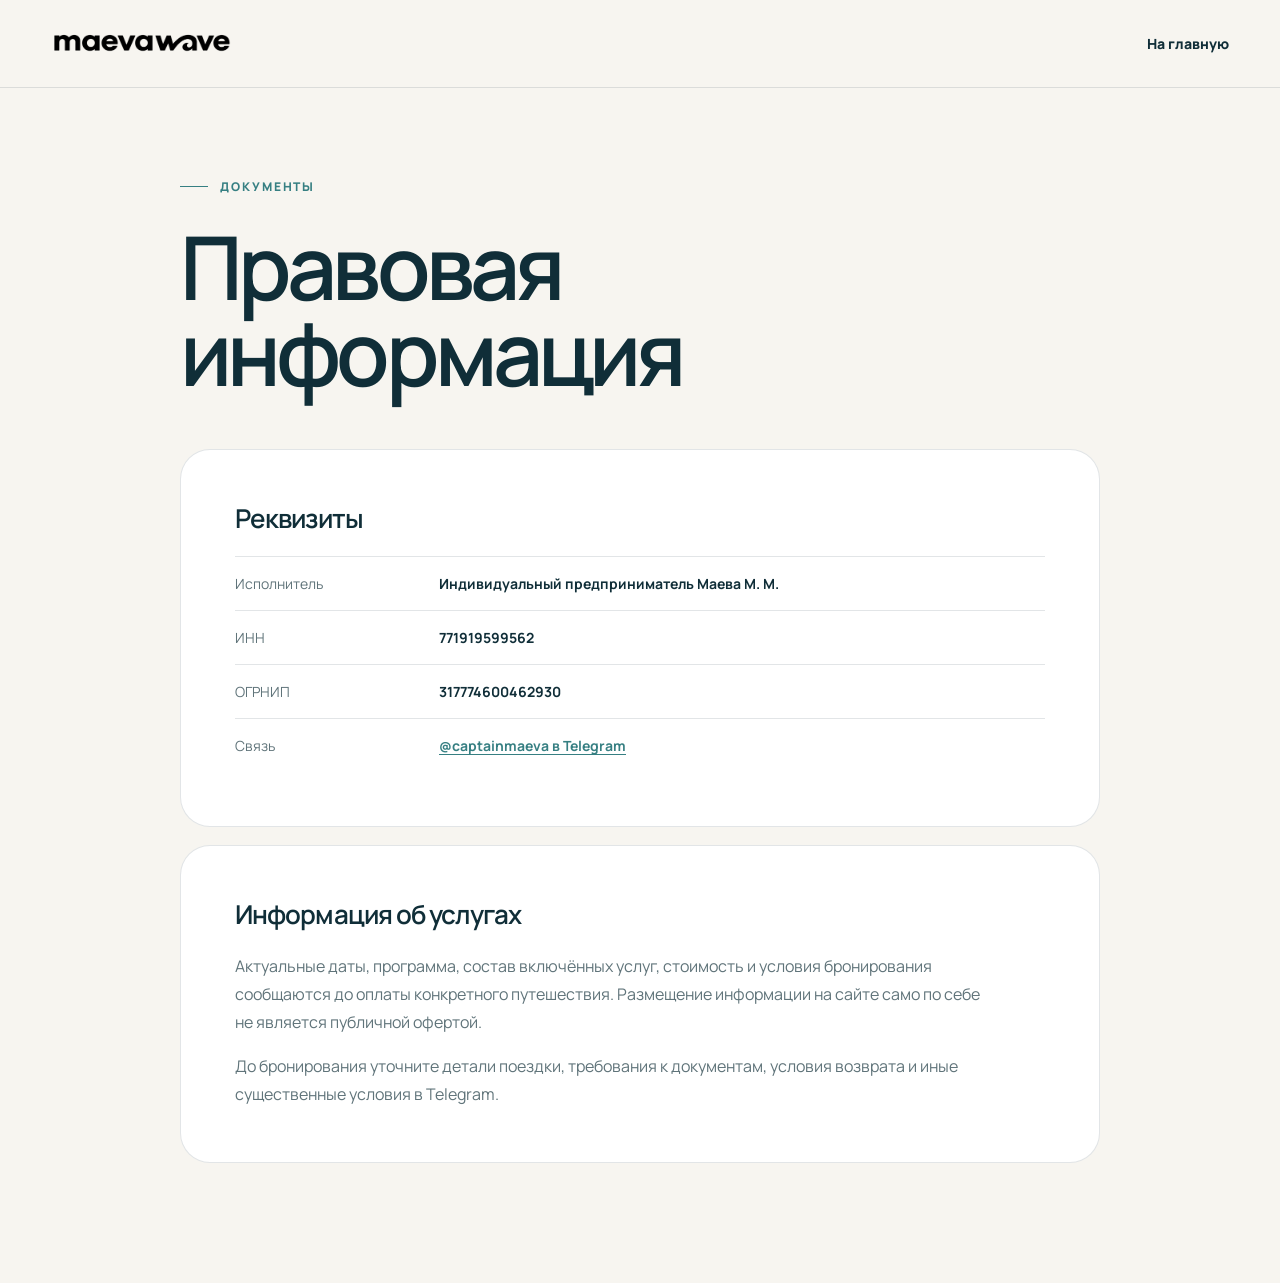
==== legal.html @ 4aabae79 "Prepare MAEVAWAVE handoff" ====
<!doctype html>
<html lang="ru">
  <head>
    <meta charset="UTF-8" />
    <meta name="viewport" content="width=device-width, initial-scale=1" />
    <meta name="robots" content="index,follow" />
    <meta name="description" content="Правовая информация и реквизиты MAEVAWAVE." />
    <link rel="canonical" href="https://maevawave.ru/legal.html" />
    <link rel="icon" href="/favicon.svg" type="image/svg+xml" />
    <link rel="icon" href="/favicon-32.png" sizes="32x32" type="image/png" />
    <link rel="apple-touch-icon" href="/apple-touch-icon.png" />
    <title>Правовая информация | MAEVAWAVE</title>
    <link rel="preconnect" href="https://fonts.googleapis.com" />
    <link rel="preconnect" href="https://fonts.gstatic.com" crossorigin />
    <link
      href="https://fonts.googleapis.com/css2?family=Manrope:wght@400;500;600;700;800&display=swap"
      rel="stylesheet"
    />
    <link rel="stylesheet" href="/styles.css?v=20260614-2" />
  </head>
  <body class="legal-page">
    <header class="legal-header">
      <a class="brand-logo" href="/" aria-label="MAEVAWAVE, на главную">
        <img src="/images/logo-dark.png" alt="MAEVAWAVE" width="900" height="130" />
      </a>
      <a class="legal-back" href="/">На главную</a>
    </header>
    <main class="legal-main">
      <p class="eyebrow dark">Документы</p>
      <h1>Правовая информация</h1>
      <section class="legal-card">
        <h2>Реквизиты</h2>
        <dl>
          <div><dt>Исполнитель</dt><dd>Индивидуальный предприниматель Маева М. М.</dd></div>
          <div><dt>ИНН</dt><dd>771919599562</dd></div>
          <div><dt>ОГРНИП</dt><dd>317774600462930</dd></div>
          <div>
            <dt>Связь</dt>
            <dd><a href="https://t.me/captainmaeva" target="_blank" rel="noreferrer">@captainmaeva в Telegram</a></dd>
          </div>
        </dl>
      </section>
      <section class="legal-copy">
        <h2>Информация об услугах</h2>
        <p>
          Актуальные даты, программа, состав включённых услуг, стоимость и условия
          бронирования сообщаются до оплаты конкретного путешествия. Размещение
          информации на сайте само по себе не является публичной офертой.
        </p>
        <p>
          До бронирования уточните детали поездки, требования к документам,
          условия возврата и иные существенные условия в Telegram.
        </p>
      </section>
    </main>
  </body>
</html>
---- styles.css ----
:root {
  --ink: #102e38;
  --muted: #60747a;
  --sea: #367f82;
  --aqua: #a8d7d2;
  --sand: #f0e9dd;
  --cream: #f7f5f0;
  --white: #ffffff;
  --line: rgba(16, 46, 56, 0.12);
  --radius-xl: 40px;
  --radius-lg: 30px;
  --radius-md: 22px;
  --text-meta: 12px;
  --text-body: 14px;
  --text-lead: 16px;
  --text-subtitle: 18px;
  font-family: "Manrope", "Helvetica Neue", Arial, sans-serif;
  color: var(--ink);
  background: var(--cream);
  font-synthesis: none;
}

* {
  box-sizing: border-box;
}

html {
  scroll-behavior: smooth;
}

body {
  min-width: 320px;
  margin: 0;
  background: var(--cream);
}

body.menu-open {
  overflow: hidden;
}

body.mode-loading {
  background: #082632;
}

body.mode-loading > * {
  visibility: hidden;
}

body.placeholder-mode {
  overflow: hidden;
  background: #082632;
}

body.placeholder-mode > :not(.site-placeholder) {
  display: none;
}

.site-placeholder {
  position: relative;
  display: grid;
  place-items: center;
  min-height: 100svh;
  overflow: hidden;
  color: var(--white);
  background: #082632;
  isolation: isolate;
}

.site-placeholder[hidden] {
  display: none;
}

.placeholder-image,
.placeholder-shade {
  position: absolute;
  inset: 0;
}

.placeholder-image {
  z-index: -3;
  background: url("images/thailand-aerial.jpg") center / cover no-repeat;
  transform: scale(1.025);
}

.placeholder-shade {
  z-index: -2;
  background:
    linear-gradient(180deg, rgba(3, 25, 34, .36), rgba(3, 25, 34, .7)),
    linear-gradient(90deg, rgba(3, 25, 34, .44), rgba(3, 25, 34, .08), rgba(3, 25, 34, .35));
}

.placeholder-brand {
  position: absolute;
  top: clamp(24px, 4vw, 54px);
  left: 50%;
  width: clamp(158px, 15vw, 220px);
  transform: translateX(-50%);
}

.placeholder-content {
  width: min(1180px, calc(100% - 40px));
  padding: 10vh 0 8vh;
  text-align: center;
}

.placeholder-eyebrow {
  display: flex;
  justify-content: center;
  align-items: center;
  gap: 15px;
  margin-bottom: 26px;
  font-size: var(--text-meta);
  font-weight: 800;
  letter-spacing: .2em;
  text-transform: uppercase;
}

.placeholder-eyebrow::before {
  width: 42px;
  height: 1px;
  background: currentColor;
  content: "";
}

.placeholder-content h2 {
  font-family: Georgia, "Times New Roman", serif;
  font-size: clamp(70px, 12.5vw, 190px);
  font-weight: 400;
  line-height: .78;
  letter-spacing: -.065em;
}

.placeholder-content h2 span {
  color: #e5bd85;
  font-weight: 400;
}

.placeholder-copy {
  margin: clamp(34px, 5vh, 62px) auto 0;
  color: rgba(255, 255, 255, .78);
  font-size: clamp(var(--text-lead), 1.25vw, 19px);
}

.placeholder-button {
  display: inline-flex;
  align-items: center;
  gap: 40px;
  min-height: 68px;
  margin-top: 30px;
  padding: 0 28px 0 34px;
  color: var(--ink);
  border-radius: 999px;
  background: var(--white);
  font-size: var(--text-body);
  font-weight: 800;
  transition: transform 180ms ease, background 180ms ease;
}

.placeholder-button span {
  font-size: 28px;
  font-weight: 400;
}

.placeholder-button:hover {
  background: #e5bd85;
  transform: translateY(-2px);
}

.placeholder-foot {
  position: absolute;
  right: 4vw;
  bottom: 32px;
  margin: 0;
  color: rgba(255, 255, 255, .58);
  font-size: var(--text-meta);
  letter-spacing: .1em;
  text-transform: uppercase;
}

a {
  color: inherit;
  text-decoration: none;
}

button {
  color: inherit;
  font: inherit;
}

img {
  display: block;
  width: 100%;
}

h1,
h2,
h3,
p {
  margin-top: 0;
}

h1,
h2,
h3 {
  margin-bottom: 0;
  font-weight: 600;
  letter-spacing: -0.055em;
}

h2 {
  font-size: clamp(48px, 6.4vw, 96px);
  line-height: 0.98;
}

h2 span,
h1 span {
  color: var(--aqua);
  font-weight: 500;
}

.header {
  position: fixed;
  z-index: 50;
  top: 0;
  left: 0;
  display: grid;
  grid-template-columns: 1fr auto 1fr;
  align-items: center;
  width: 100%;
  height: 92px;
  padding: 0 4vw;
  color: var(--white);
  border-bottom: 1px solid rgba(255, 255, 255, 0.18);
  background: rgba(7, 34, 43, 0.82);
  backdrop-filter: blur(16px);
  box-shadow: 0 8px 30px rgba(5, 27, 34, 0.12);
}

.brand-logo {
  display: block;
  width: 180px;
}

.brand-logo img {
  width: 100%;
  height: auto;
}

.header-logo {
  justify-self: start;
}

.nav {
  display: flex;
  gap: 30px;
  font-size: var(--text-body);
  font-weight: 600;
}

.nav a,
.header-cta {
  transition: opacity 180ms ease;
}

.nav a:hover,
.header-cta:hover {
  opacity: 0.65;
}

.header-cta {
  justify-self: end;
  display: flex;
  align-items: center;
  gap: 10px;
  padding: 12px 18px;
  border: 1px solid rgba(255, 255, 255, 0.5);
  border-radius: 999px;
  font-size: var(--text-body);
  font-weight: 700;
}

.menu-button {
  display: none;
}

.hero {
  position: relative;
  display: flex;
  align-items: flex-end;
  min-height: 100svh;
  overflow: hidden;
  color: var(--white);
  background: var(--ink);
}

.hero-image,
.hero-shade {
  position: absolute;
  inset: 0;
}

.hero-image {
  background: url("images/hero-deck.webp") center 45% / cover no-repeat;
  transform: scale(1.02);
}

.hero-shade {
  background:
    linear-gradient(90deg, rgba(4, 25, 34, 0.86) 0%, rgba(4, 25, 34, 0.3) 65%, rgba(4, 25, 34, 0.08) 100%),
    linear-gradient(0deg, rgba(4, 25, 34, 0.72) 0%, transparent 45%);
}

.hero-content {
  position: relative;
  z-index: 2;
  width: min(1050px, 78vw);
  padding: 180px 4vw 13vh;
}

.eyebrow {
  display: flex;
  align-items: center;
  gap: 12px;
  margin-bottom: 28px;
  font-size: var(--text-meta);
  font-weight: 800;
  letter-spacing: 0.16em;
  text-transform: uppercase;
}

.eyebrow::before {
  width: 28px;
  height: 1px;
  background: currentColor;
  content: "";
}

.eyebrow.dark {
  color: var(--sea);
}

.hero h1 {
  max-width: 1000px;
  font-size: clamp(54px, 7.7vw, 118px);
  line-height: 0.93;
}

.hero-lead {
  max-width: 590px;
  margin: 32px 0 0;
  color: rgba(255, 255, 255, 0.78);
  font-size: clamp(16px, 1.5vw, 20px);
  line-height: 1.6;
}

.hero-actions {
  display: flex;
  gap: 12px;
  margin-top: 38px;
}

.button {
  display: inline-flex;
  align-items: center;
  justify-content: center;
  min-height: 54px;
  padding: 0 23px;
  border-radius: 999px;
  font-size: var(--text-body);
  font-weight: 800;
  transition: transform 180ms ease, background 180ms ease;
}

.button:hover {
  transform: translateY(-2px);
}

.button-primary {
  color: var(--ink);
  background: var(--aqua);
}

.button-primary:hover {
  background: #c3e8e3;
}

.button-glass {
  color: var(--white);
  background: rgba(255, 255, 255, 0.1);
  border: 1px solid rgba(255, 255, 255, 0.24);
  backdrop-filter: blur(14px);
}

.hero-facts {
  position: absolute;
  z-index: 3;
  right: 4vw;
  bottom: 7vh;
  display: grid;
  grid-template-columns: repeat(3, auto);
  gap: 38px;
  padding: 21px 25px;
  border: 1px solid rgba(255, 255, 255, 0.2);
  border-radius: 24px;
  background: rgba(5, 32, 42, 0.34);
  backdrop-filter: blur(15px);
}

.hero-facts div {
  display: flex;
  flex-direction: column;
  gap: 3px;
}

.hero-facts strong {
  font-size: var(--text-subtitle);
}

.hero-facts span {
  color: rgba(255, 255, 255, 0.6);
  font-size: var(--text-meta);
}

.section {
  padding: 125px 4vw;
}

.section-heading {
  display: grid;
  grid-template-columns: 1.3fr 0.7fr;
  gap: 8vw;
  align-items: end;
  margin-bottom: 62px;
}

.section-heading h2 span,
.format h2 span,
.faq h2 span {
  color: var(--sea);
}

.section-intro {
  max-width: 460px;
  margin: 0 0 5px;
  color: var(--muted);
  font-size: var(--text-lead);
  line-height: 1.75;
}

.trips {
  background: var(--cream);
}

.trip-grid {
  display: grid;
  grid-template-columns: repeat(3, 1fr);
  gap: 18px;
}

.trip-empty {
  grid-column: 1 / -1;
  padding: 70px 30px;
  border: 1px solid var(--line);
  border-radius: var(--radius-lg);
  text-align: center;
}

.trip-empty h3 {
  margin-bottom: 20px;
  font-size: 30px;
}

.trip-empty a {
  color: var(--sea);
  font-size: var(--text-body);
  font-weight: 800;
}

.trip-card {
  position: relative;
  min-height: 620px;
  overflow: hidden;
  color: var(--white);
  border-radius: var(--radius-xl);
  background: var(--ink);
  isolation: isolate;
  box-shadow: 0 18px 55px rgba(16, 46, 56, 0.1);
  cursor: pointer;
  transition: transform 220ms ease, box-shadow 220ms ease;
}

.trip-card:hover,
.trip-card:focus-visible {
  transform: translateY(-4px);
  box-shadow: 0 25px 65px rgba(16, 46, 56, 0.17);
}

.trip-card:focus-visible {
  outline: 3px solid var(--aqua);
  outline-offset: 4px;
}

.trip-card::after {
  position: absolute;
  z-index: -1;
  inset: 0;
  background: linear-gradient(180deg, rgba(4, 25, 34, 0.06) 20%, rgba(4, 25, 34, 0.88) 82%);
  content: "";
}

.trip-card img {
  position: absolute;
  z-index: -2;
  inset: 0;
  height: 100%;
  object-fit: cover;
  transition: transform 600ms cubic-bezier(0.2, 0.7, 0, 1);
}

.trip-card:hover img {
  transform: scale(1.035);
}

.trip-card.featured {
  outline: 3px solid var(--aqua);
  outline-offset: -3px;
}

.trip-top {
  display: flex;
  justify-content: space-between;
  align-items: flex-start;
  padding: 22px;
}

.trip-status,
.trip-country {
  padding: 9px 12px;
  border-radius: 999px;
  background: rgba(6, 37, 47, 0.38);
  font-size: var(--text-meta);
  font-weight: 800;
  letter-spacing: 0.07em;
  text-transform: uppercase;
  backdrop-filter: blur(12px);
}

.trip-status {
  color: var(--ink);
  background: #d8f2dc;
}

.trip-card.few .trip-status {
  background: #ffe5a7;
}

.trip-body {
  position: absolute;
  right: 0;
  bottom: 0;
  left: 0;
  padding: 28px;
}

.trip-date {
  margin-bottom: 12px;
  color: rgba(255, 255, 255, 0.72);
  font-size: var(--text-meta);
  font-weight: 700;
  letter-spacing: 0.08em;
  text-transform: uppercase;
}

.trip-card h3 {
  max-width: 360px;
  font-size: clamp(29px, 2.6vw, 42px);
  line-height: 1.02;
}

.trip-route {
  min-height: 42px;
  margin: 18px 0 24px;
  color: rgba(255, 255, 255, 0.65);
  font-size: var(--text-body);
  line-height: 1.6;
}

.trip-footer {
  display: flex;
  justify-content: space-between;
  align-items: center;
  padding-top: 20px;
  border-top: 1px solid rgba(255, 255, 255, 0.18);
}

.trip-price {
  display: flex;
  flex-direction: column;
  font-size: var(--text-meta);
  color: rgba(255, 255, 255, 0.6);
}

.trip-price strong {
  color: var(--white);
  font-size: 22px;
}

.trip-link {
  display: inline-flex;
  align-items: center;
  justify-content: center;
  gap: 10px;
  min-height: 48px;
  padding: 0 18px;
  color: var(--ink);
  background: var(--aqua);
  border-radius: 999px;
  font-size: var(--text-body);
  font-weight: 800;
  transition: transform 180ms ease;
  border: 0;
  cursor: pointer;
  font-family: inherit;
}

.trip-actions {
  display: flex;
  align-items: center;
  gap: 9px;
}

.trip-details-link {
  display: inline-flex;
  align-items: center;
  justify-content: center;
  gap: 10px;
  min-height: 48px;
  min-width: 142px;
  padding: 0 17px;
  color: var(--ink);
  border: 0;
  border-radius: 999px;
  background: var(--aqua);
  font-size: var(--text-body);
  font-weight: 800;
  transition: transform 180ms ease, background 180ms ease;
}

.trip-details-link:hover {
  transform: translateY(-2px);
  background: var(--white);
}

.trip-details-link span {
  font-size: 20px;
  line-height: 1;
}

.trip-link span {
  font-size: 17px;
  font-weight: 500;
}

.trip-link:hover {
  transform: translateY(-2px);
}

#trips {
  scroll-margin-top: 92px;
}

.all-trips {
  display: flex;
  justify-content: space-between;
  margin-top: 24px;
  padding: 25px 4px 0;
  border-top: 1px solid var(--line);
  font-size: var(--text-body);
}

.all-trips p {
  margin: 0;
  color: var(--muted);
}

.all-trips a {
  color: var(--sea);
  font-weight: 800;
}

.format {
  display: grid;
  grid-template-columns: 0.9fr 1.1fr;
  gap: 7vw;
  background: var(--sand);
}

.format-copy {
  align-self: center;
}

.format-copy > p:not(.eyebrow) {
  max-width: 510px;
  margin: 34px 0 25px;
  color: var(--muted);
  font-size: var(--text-lead);
  line-height: 1.75;
}

.text-link {
  display: inline-flex;
  align-items: center;
  gap: 10px;
  padding-bottom: 5px;
  border-bottom: 1px solid var(--ink);
  font-size: var(--text-body);
  font-weight: 800;
}

.format-visual {
  position: relative;
}

.format-visual img {
  height: 690px;
  object-fit: cover;
  border-radius: var(--radius-xl);
}

.floating-note {
  position: absolute;
  right: -25px;
  bottom: 30px;
  display: flex;
  flex-direction: column;
  gap: 8px;
  width: min(320px, 75%);
  padding: 24px;
  border-radius: var(--radius-md);
  background: rgba(255, 255, 255, 0.88);
  backdrop-filter: blur(16px);
  box-shadow: 0 20px 60px rgba(16, 46, 56, 0.15);
}

.floating-note span {
  color: var(--sea);
  font-size: var(--text-meta);
  font-weight: 800;
  letter-spacing: 0.1em;
  text-transform: uppercase;
}

.floating-note strong {
  font-size: var(--text-lead);
  line-height: 1.45;
}

.benefits {
  grid-column: 1 / -1;
  display: grid;
  grid-template-columns: repeat(3, 1fr);
  margin-top: 35px;
  border-top: 1px solid var(--line);
}

.benefits article {
  padding: 30px 30px 0 0;
}

.benefits article + article {
  padding-left: 30px;
  border-left: 1px solid var(--line);
}

.benefits span {
  color: var(--sea);
  font-size: var(--text-meta);
  font-weight: 800;
}

.benefits h3 {
  margin-top: 45px;
  font-size: 24px;
}

.benefits p {
  max-width: 300px;
  margin: 13px 0 0;
  color: var(--muted);
  font-size: var(--text-body);
  line-height: 1.6;
}

.captain {
  display: grid;
  grid-template-columns: 1fr 1fr;
  min-height: 850px;
  color: var(--white);
  background: var(--ink);
}

.captain-photo {
  padding: 22px 0 22px 22px;
}

.captain-photo img {
  height: 100%;
  object-fit: cover;
  object-position: center 38%;
  border-radius: var(--radius-xl);
}

.captain-copy {
  display: flex;
  flex-direction: column;
  justify-content: center;
  padding: 100px 8vw;
}

.captain-copy h2 {
  font-size: clamp(60px, 7vw, 104px);
}

.captain-lead {
  max-width: 590px;
  margin: 45px 0 25px;
  color: var(--white);
  font-size: clamp(20px, 2vw, 28px);
  font-weight: 500;
  line-height: 1.45;
  letter-spacing: -0.025em;
}

.captain-text {
  max-width: 560px;
  color: rgba(255, 255, 255, 0.58);
  font-size: var(--text-body);
  line-height: 1.75;
}

.captain-tags {
  display: flex;
  flex-wrap: wrap;
  gap: 8px;
  margin-top: 25px;
}

.captain-tags span {
  padding: 10px 13px;
  border: 1px solid rgba(255, 255, 255, 0.16);
  border-radius: 999px;
  color: rgba(255, 255, 255, 0.72);
  font-size: var(--text-meta);
}

.brand-manifesto {
  display: grid;
  grid-template-columns: 0.7fr 1.8fr 0.7fr;
  gap: 40px;
  align-items: end;
  padding: 105px 4vw;
  color: var(--white);
  background: #092630;
}

.brand-manifesto p {
  margin: 0 0 8px;
  color: rgba(255, 255, 255, 0.5);
  font-size: var(--text-body);
  line-height: 1.7;
}

.brand-manifesto h2 {
  font-size: clamp(54px, 7.2vw, 108px);
  line-height: 0.94;
  text-align: center;
}

.brand-manifesto h2 span {
  color: var(--aqua);
  white-space: nowrap;
}

.brand-manifesto a {
  justify-self: end;
  display: inline-flex;
  gap: 10px;
  padding-bottom: 5px;
  border-bottom: 1px solid rgba(255, 255, 255, 0.45);
  font-size: var(--text-body);
  font-weight: 800;
}

.faq {
  display: grid;
  grid-template-columns: 0.8fr 1.2fr;
  gap: 10vw;
  background: var(--cream);
}

.faq-list {
  align-self: center;
  border-top: 1px solid var(--line);
}

details {
  border-bottom: 1px solid var(--line);
}

summary {
  display: flex;
  justify-content: space-between;
  align-items: center;
  gap: 20px;
  padding: 25px 0;
  cursor: pointer;
  font-size: var(--text-subtitle);
  font-weight: 700;
  list-style: none;
}

summary::-webkit-details-marker {
  display: none;
}

summary span {
  color: var(--sea);
  font-size: 23px;
  font-weight: 400;
  transition: transform 180ms ease;
}

details[open] summary span {
  transform: rotate(45deg);
}

details p {
  max-width: 620px;
  margin: -5px 50px 25px 0;
  color: var(--muted);
  font-size: var(--text-body);
  line-height: 1.7;
}

.final-cta {
  position: relative;
  display: grid;
  place-items: center;
  min-height: 740px;
  overflow: hidden;
  color: var(--white);
  text-align: center;
}

.final-image,
.final-shade {
  position: absolute;
  inset: 0;
}

.final-image {
  background: url("images/thailand-aerial.jpg") center / cover no-repeat;
}

.final-shade {
  background: rgba(5, 31, 41, 0.64);
}

.final-content {
  position: relative;
  z-index: 1;
  padding: 80px 20px;
}

.final-content .eyebrow {
  justify-content: center;
}

.final-content h2 {
  font-size: clamp(72px, 10vw, 145px);
}

.final-content p:not(.eyebrow) {
  margin: 26px 0 30px;
  color: rgba(255, 255, 255, 0.72);
}

.footer {
  display: grid;
  grid-template-columns: 1.15fr .75fr 1.1fr 1fr;
  gap: clamp(28px, 5vw, 80px);
  align-items: start;
  padding: 64px 4vw 58px;
  color: var(--white);
  background: #092630;
  font-size: var(--text-body);
}

.footer p {
  margin: 0;
  color: rgba(255, 255, 255, 0.62);
  line-height: 1.65;
}

.footer-logo {
  width: min(210px, 100%);
  margin-bottom: 20px;
}

.footer-brand p {
  max-width: 280px;
}

.footer-nav,
.footer-links {
  display: flex;
  flex-direction: column;
  align-items: flex-start;
  gap: 11px;
}

.footer-nav a,
.footer-links a {
  font-weight: 700;
  transition: opacity 180ms ease;
}

.footer-nav a:hover,
.footer-links a:hover {
  opacity: .65;
}

.footer-legal {
  display: grid;
  gap: 5px;
}

.footer-links span {
  margin-top: 9px;
  color: rgba(255, 255, 255, .42);
  font-size: var(--text-meta);
}

.legal-page {
  min-height: 100vh;
  background: var(--cream);
}

.legal-header {
  display: flex;
  justify-content: space-between;
  align-items: center;
  min-height: 88px;
  padding: 0 4vw;
  border-bottom: 1px solid var(--line);
}

.legal-back {
  font-size: var(--text-body);
  font-weight: 800;
}

.legal-main {
  width: min(920px, calc(100% - 40px));
  margin: 0 auto;
  padding: 90px 0 120px;
}

.legal-main > h1 {
  max-width: 850px;
  margin: 0 0 54px;
  font-size: clamp(48px, 7vw, 88px);
  line-height: .98;
  letter-spacing: -.055em;
}

.legal-card,
.legal-copy {
  padding: clamp(28px, 5vw, 54px);
  border: 1px solid var(--line);
  border-radius: var(--radius-lg);
  background: var(--white);
}

.legal-copy {
  margin-top: 18px;
}

.legal-card h2,
.legal-copy h2 {
  margin: 0 0 22px;
  font-size: 26px;
  line-height: 1.15;
  letter-spacing: -.035em;
}

.legal-card dl {
  display: grid;
  gap: 0;
  margin: 0;
}

.legal-card dl div {
  display: grid;
  grid-template-columns: 180px 1fr;
  gap: 24px;
  padding: 17px 0;
  border-top: 1px solid var(--line);
  font-size: var(--text-body);
}

.legal-card dt {
  color: var(--muted);
}

.legal-card dd {
  margin: 0;
  font-weight: 700;
}

.legal-card a,
.legal-copy a {
  color: var(--sea);
  text-decoration: underline;
  text-underline-offset: 3px;
}

.legal-copy h2:not(:first-child) {
  margin-top: 36px;
}

.legal-copy p {
  max-width: 760px;
  margin: 0 0 16px;
  color: var(--muted);
  font-size: var(--text-lead);
  line-height: 1.75;
}

.legal-copy p:last-child {
  margin-bottom: 0;
}

.legal-updated {
  padding-top: 24px;
  border-top: 1px solid var(--line);
  font-size: var(--text-body) !important;
}

.mobile-cta {
  display: none;
}

@media (max-width: 1050px) {
  .header {
    grid-template-columns: 1fr auto;
  }

  .nav {
    display: none;
  }

  .trip-grid {
    grid-template-columns: repeat(2, 1fr);
  }

  .trip-card:last-child {
    grid-column: 1 / -1;
    min-height: 520px;
  }

  .hero-facts {
    display: none;
  }

  .footer {
    grid-template-columns: repeat(2, 1fr);
  }
}

@media (max-width: 760px) {
  .placeholder-brand {
    top: 24px;
    width: 150px;
  }

  .placeholder-content {
    width: calc(100% - 28px);
  }

  .placeholder-content h2 {
    font-size: clamp(56px, 19vw, 88px);
    line-height: .84;
  }

  .placeholder-eyebrow {
    margin-bottom: 22px;
    letter-spacing: .14em;
  }

  .placeholder-eyebrow::before {
    width: 24px;
  }

  .placeholder-copy {
    max-width: 310px;
    line-height: 1.55;
  }

  .placeholder-button {
    min-height: 60px;
    gap: 24px;
    padding: 0 22px 0 25px;
    font-size: var(--text-body);
  }

  .placeholder-foot {
    right: 0;
    bottom: 20px;
    width: 100%;
    text-align: center;
  }

  body {
    padding-bottom: 72px;
  }

  .header {
    position: fixed;
    grid-template-columns: 1fr auto auto;
    gap: 8px;
    height: 72px;
    padding: 0 14px;
  }

  .header-logo {
    width: 122px;
  }

  .header-cta {
    display: inline-flex;
    gap: 6px;
    padding: 10px 12px;
    font-size: var(--text-meta);
  }

  .menu-button {
    position: relative;
    z-index: 3;
    display: flex;
    flex-direction: column;
    justify-content: center;
    gap: 6px;
    width: 42px;
    height: 42px;
    padding: 0 10px;
    border: 1px solid rgba(255, 255, 255, 0.35);
    border-radius: 50%;
    background: transparent;
  }

  .menu-button span {
    display: block;
    width: 100%;
    height: 1px;
    background: var(--white);
    transition: transform 180ms ease;
  }

  .menu-button.active span:first-child {
    transform: translateY(3.5px) rotate(45deg);
  }

  .menu-button.active span:last-child {
    transform: translateY(-3.5px) rotate(-45deg);
  }

  .nav {
    position: fixed;
    inset: 0;
    display: flex;
    flex-direction: column;
    justify-content: center;
    align-items: center;
    gap: 28px;
    visibility: hidden;
    opacity: 0;
    color: var(--white);
    background: var(--ink);
    font-size: 25px;
    transition: opacity 180ms ease, visibility 180ms ease;
  }

  .nav.open {
    visibility: visible;
    opacity: 1;
  }

  .hero {
    min-height: 820px;
  }

  .hero-image {
    background-position: 55% center;
  }

  .hero-shade {
    background:
      linear-gradient(90deg, rgba(4, 25, 34, 0.76), rgba(4, 25, 34, 0.2)),
      linear-gradient(0deg, rgba(4, 25, 34, 0.82), transparent 65%);
  }

  .hero-content {
    width: 100%;
    padding: 130px 20px 70px;
  }

  .hero h1 {
    font-size: clamp(48px, 14.5vw, 68px);
  }

  .hero-lead {
    max-width: 95%;
    font-size: var(--text-lead);
  }

  .hero-actions {
    flex-direction: column;
    align-items: stretch;
  }

  .section {
    padding: 85px 20px;
  }

  .section-heading,
  .format,
  .captain,
  .brand-manifesto,
  .faq {
    grid-template-columns: 1fr;
  }

  .section-heading {
    gap: 30px;
    margin-bottom: 38px;
  }

  h2 {
    font-size: clamp(46px, 13vw, 64px);
  }

  .trip-grid {
    grid-template-columns: 1fr;
    gap: 14px;
  }

  .trip-card,
  .trip-card:last-child {
    grid-column: auto;
    min-height: 540px;
    border-radius: 30px;
  }

  .trip-card h3 {
    font-size: 34px;
  }

  .trip-footer {
    align-items: stretch;
    flex-direction: column;
    gap: 14px;
  }

  .trip-price {
    flex-direction: row;
    justify-content: space-between;
    align-items: baseline;
  }

  .trip-actions {
    display: grid;
    grid-template-columns: .9fr 1.35fr;
  }

  .trip-details-link,
  .trip-link {
    width: 100%;
    padding-right: 12px;
    padding-left: 12px;
    white-space: nowrap;
  }

  .all-trips {
    flex-direction: column;
    gap: 10px;
  }

  .format {
    gap: 55px;
  }

  .format-visual img {
    height: 500px;
    border-radius: 30px;
  }

  .floating-note {
    right: 12px;
    bottom: 12px;
  }

  .benefits {
    grid-template-columns: 1fr;
    margin-top: 10px;
  }

  .benefits article,
  .benefits article + article {
    padding: 26px 0;
    border-bottom: 1px solid var(--line);
    border-left: 0;
  }

  .benefits h3 {
    margin-top: 24px;
  }

  .captain {
    min-height: auto;
  }

  .captain-photo {
    height: 580px;
    padding: 14px 14px 0;
  }

  .captain-photo picture {
    display: block;
    height: 100%;
  }

  .captain-photo img {
    border-radius: 30px;
  }

  .captain-copy {
    padding: 75px 20px 85px;
  }

  .brand-manifesto {
    gap: 35px;
    align-items: start;
    padding: 80px 20px;
  }

  .brand-manifesto h2 {
    max-width: 360px;
    font-size: clamp(54px, 15vw, 72px);
    text-align: left;
  }

  .brand-manifesto a {
    justify-self: start;
  }

  .faq {
    gap: 50px;
  }

  .final-cta {
    min-height: 660px;
  }

  .final-content h2 {
    font-size: clamp(70px, 22vw, 100px);
  }

  .footer {
    grid-template-columns: 1fr;
    gap: 34px;
    padding: 52px 20px 110px;
  }

  .footer-logo {
    width: 190px;
  }

  .legal-header {
    min-height: 72px;
    padding: 0 20px;
  }

  .legal-header .brand-logo {
    width: 150px;
  }

  .legal-main {
    padding: 64px 0 90px;
  }

  .legal-page {
    padding-bottom: 0;
  }

  .legal-card dl div {
    grid-template-columns: 1fr;
    gap: 6px;
  }

  .mobile-cta {
    position: fixed;
    z-index: 30;
    right: 10px;
    bottom: 10px;
    left: 10px;
    display: flex;
    justify-content: center;
    align-items: center;
    gap: 10px;
    min-height: 54px;
    border-radius: 999px;
    color: var(--ink);
    background: var(--aqua);
    font-size: var(--text-body);
    font-weight: 800;
    box-shadow: 0 14px 35px rgba(9, 38, 48, 0.25);
  }

  #trips {
    scroll-margin-top: 72px;
  }
}

@media (min-width: 1060px) and (min-height: 680px) {
  .trips {
    min-height: calc(100svh - 92px);
    padding-top: clamp(38px, 5vh, 52px);
    padding-bottom: clamp(38px, 5vh, 52px);
  }

  .trips .section-heading {
    grid-template-columns: 1fr .8fr;
    gap: 5vw;
    margin-bottom: clamp(20px, 3vh, 28px);
  }

  .trips .section-heading h2 {
    font-size: clamp(48px, 4.7vw, 70px);
  }

  .trips .section-heading .eyebrow {
    margin-bottom: 14px;
  }

  .trip-grid {
    gap: 16px;
  }

  .trip-card,
  .trip-card:last-child {
    min-height: clamp(370px, 49vh, 440px);
  }

  .trip-body {
    padding: 22px;
  }

  .trip-route {
    min-height: 0;
    margin: 10px 0 16px;
  }

  .trip-card h3 {
    font-size: clamp(26px, 2.15vw, 34px);
  }

  .format {
    min-height: calc(100svh - 92px);
    padding-top: clamp(36px, 5vh, 48px);
    padding-bottom: clamp(32px, 4vh, 42px);
    grid-template-columns: .9fr 1.1fr;
    grid-template-rows: minmax(0, 1fr) auto;
    gap: 18px 6vw;
  }

  .format-copy h2 {
    font-size: clamp(46px, 4.8vw, 68px);
  }

  .format-copy > p:not(.eyebrow) {
    margin: 20px 0 16px;
  }

  .format-visual img {
    height: min(51vh, 430px);
  }

  .benefits {
    margin-top: 0;
  }

  .benefits article {
    padding-top: 16px;
  }

  .benefits h3 {
    margin-top: 14px;
  }

  .captain {
    min-height: calc(100svh - 92px);
    height: calc(100svh - 92px);
  }

  .captain-photo {
    min-height: 0;
  }

  .captain-photo picture {
    display: block;
    height: 100%;
  }

  .captain-copy {
    padding-top: clamp(46px, 7vh, 70px);
    padding-bottom: clamp(46px, 7vh, 70px);
  }

  .captain-copy h2 {
    font-size: clamp(52px, 5.7vw, 82px);
  }

  .captain-lead {
    margin-top: 24px;
    font-size: clamp(18px, 1.6vw, 23px);
  }
}

@media (prefers-reduced-motion: reduce) {
  html {
    scroll-behavior: auto;
  }

  *,
  *::before,
  *::after {
    transition-duration: 0.01ms !important;
  }
}
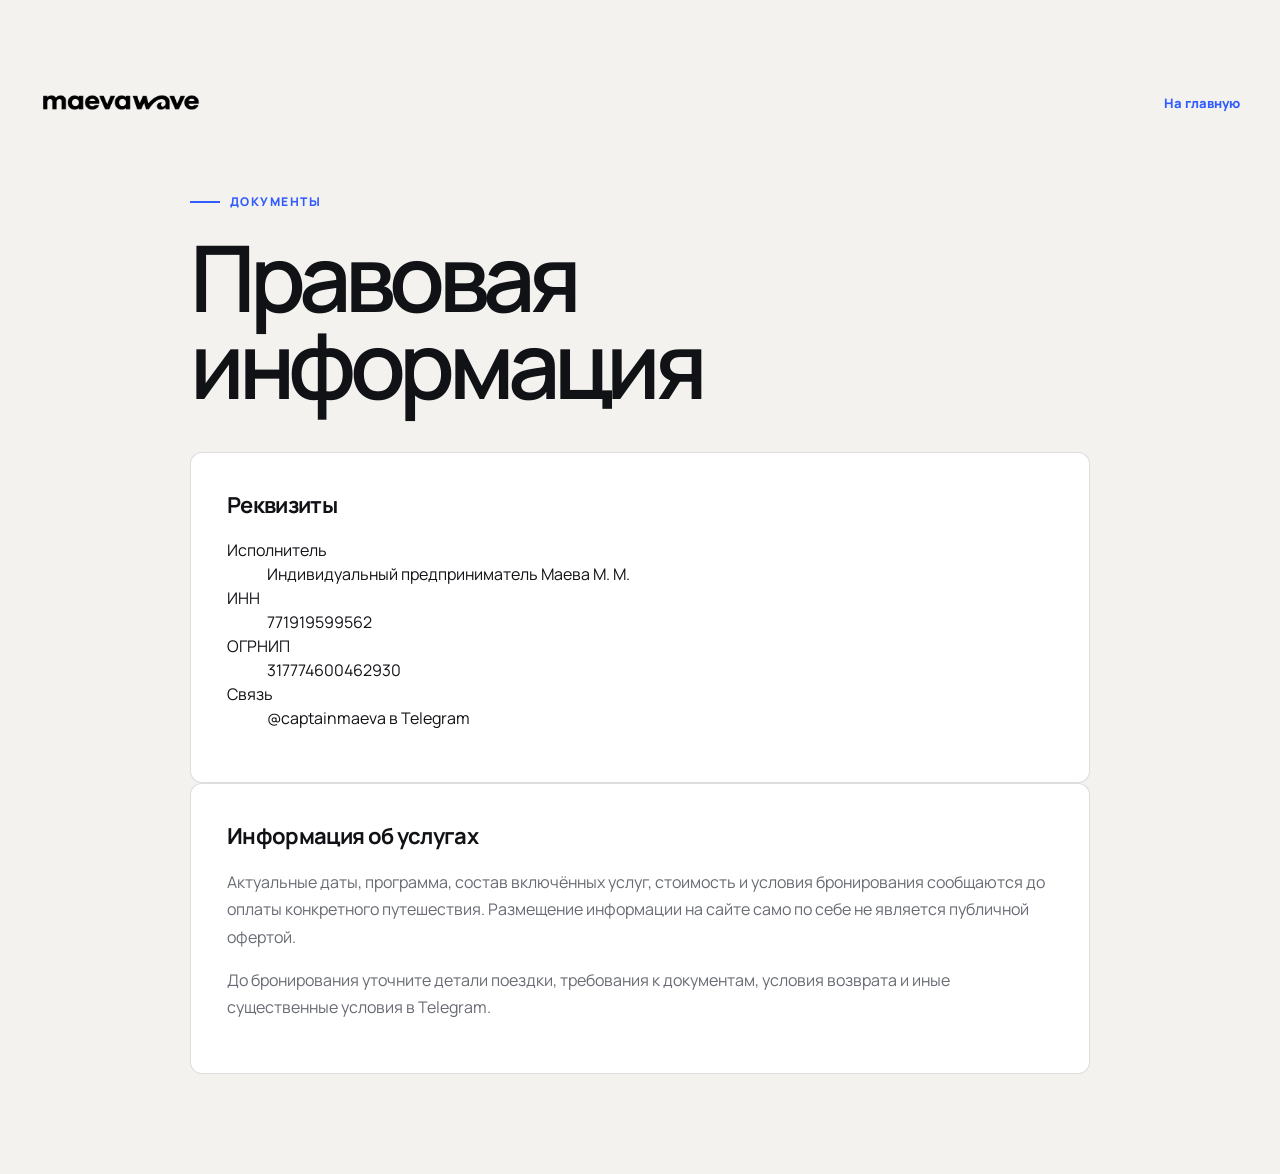
==== commit 25307a5c: "Redesign public MaevaWave site" ====
--- a/legal.html
+++ b/legal.html
@@ -4,24 +4,39 @@
     <meta charset="UTF-8" />
     <meta name="viewport" content="width=device-width, initial-scale=1" />
     <meta name="robots" content="index,follow" />
-    <meta name="description" content="Правовая информация и реквизиты MAEVAWAVE." />
+    <meta name="description" content="Правовая информация и реквизиты MaevaWave." />
     <link rel="canonical" href="https://maevawave.ru/legal.html" />
     <link rel="icon" href="/favicon.svg" type="image/svg+xml" />
     <link rel="icon" href="/favicon-32.png" sizes="32x32" type="image/png" />
     <link rel="apple-touch-icon" href="/apple-touch-icon.png" />
-    <title>Правовая информация | MAEVAWAVE</title>
+    <title>Правовая информация | MaevaWave</title>
     <link rel="preconnect" href="https://fonts.googleapis.com" />
     <link rel="preconnect" href="https://fonts.gstatic.com" crossorigin />
     <link
       href="https://fonts.googleapis.com/css2?family=Manrope:wght@400;500;600;700;800&display=swap"
       rel="stylesheet"
     />
-    <link rel="stylesheet" href="/styles.css?v=20260614-2" />
+    <link rel="stylesheet" href="/styles.css?v=20261109-1" />
+    <!-- Yandex.Metrika counter -->
+    <script type="text/javascript">
+      (function (m, e, t, r, i, k, a) {
+        m[i] = m[i] || function () { (m[i].a = m[i].a || []).push(arguments); };
+        m[i].l = 1 * new Date();
+        for (var j = 0; j < document.scripts.length; j++) {
+          if (document.scripts[j].src === r) { return; }
+        }
+        k = e.createElement(t), a = e.getElementsByTagName(t)[0], k.async = 1, k.src = r, a.parentNode.insertBefore(k, a);
+      })(window, document, "script", "https://mc.yandex.ru/metrika/tag.js?id=110991497", "ym");
+
+      ym(110991497, "init", {ssr: true, webvisor: true, clickmap: true, ecommerce: "dataLayer", referrer: document.referrer, url: location.href, accurateTrackBounce: true, trackLinks: true});
+    </script>
+    <!-- /Yandex.Metrika counter -->
   </head>
   <body class="legal-page">
+    <noscript><div><img src="https://mc.yandex.ru/watch/110991497" style="position: absolute; left: -9999px" alt="" /></div></noscript>
     <header class="legal-header">
-      <a class="brand-logo" href="/" aria-label="MAEVAWAVE, на главную">
-        <img src="/images/logo-dark.png" alt="MAEVAWAVE" width="900" height="130" />
+      <a class="brand-logo" href="/" aria-label="MaevaWave, на главную">
+        <img src="/images/logo-dark.png" alt="MaevaWave" width="900" height="130" />
       </a>
       <a class="legal-back" href="/">На главную</a>
     </header>
--- a/styles.css
+++ b/styles.css
@@ -1,23 +1,20 @@
 :root {
-  --ink: #102e38;
-  --muted: #60747a;
-  --sea: #367f82;
-  --aqua: #a8d7d2;
-  --sand: #f0e9dd;
-  --cream: #f7f5f0;
+  --ink: #090a0d;
+  --ink-soft: #15171c;
+  --paper: #f3f2ee;
+  --paper-strong: #ffffff;
+  --blue: #315cff;
+  --blue-deep: #2147df;
+  --text: #111216;
+  --muted: #686b73;
+  --line: rgba(17, 18, 22, 0.14);
+  --line-dark: rgba(255, 255, 255, 0.18);
   --white: #ffffff;
-  --line: rgba(16, 46, 56, 0.12);
-  --radius-xl: 40px;
-  --radius-lg: 30px;
-  --radius-md: 22px;
-  --text-meta: 12px;
-  --text-body: 14px;
-  --text-lead: 16px;
-  --text-subtitle: 18px;
-  font-family: "Manrope", "Helvetica Neue", Arial, sans-serif;
-  color: var(--ink);
-  background: var(--cream);
-  font-synthesis: none;
+  --page: min(1320px, calc(100% - 80px));
+  --header-height: 88px;
+  --radius: 12px;
+  --radius-lg: 20px;
+  --ease: cubic-bezier(0.22, 1, 0.36, 1);
 }
 
 * {
@@ -26,155 +23,38 @@
 
 html {
   scroll-behavior: smooth;
+  scroll-padding-top: 100px;
 }
 
 body {
-  min-width: 320px;
   margin: 0;
-  background: var(--cream);
+  color: var(--text);
+  background: var(--paper);
+  font-family: "Manrope", Arial, sans-serif;
+  font-size: 16px;
+  line-height: 1.5;
+  -webkit-font-smoothing: antialiased;
 }
 
 body.menu-open {
   overflow: hidden;
 }
 
-body.mode-loading {
-  background: #082632;
-}
-
-body.mode-loading > * {
+body.mode-loading > :not(.site-placeholder) {
   visibility: hidden;
 }
 
-body.placeholder-mode {
-  overflow: hidden;
-  background: #082632;
-}
-
 body.placeholder-mode > :not(.site-placeholder) {
-  display: none;
-}
-
-.site-placeholder {
-  position: relative;
-  display: grid;
-  place-items: center;
-  min-height: 100svh;
-  overflow: hidden;
-  color: var(--white);
-  background: #082632;
-  isolation: isolate;
-}
-
-.site-placeholder[hidden] {
-  display: none;
-}
-
-.placeholder-image,
-.placeholder-shade {
-  position: absolute;
-  inset: 0;
-}
-
-.placeholder-image {
-  z-index: -3;
-  background: url("images/thailand-aerial.jpg") center / cover no-repeat;
-  transform: scale(1.025);
-}
-
-.placeholder-shade {
-  z-index: -2;
-  background:
-    linear-gradient(180deg, rgba(3, 25, 34, .36), rgba(3, 25, 34, .7)),
-    linear-gradient(90deg, rgba(3, 25, 34, .44), rgba(3, 25, 34, .08), rgba(3, 25, 34, .35));
-}
-
-.placeholder-brand {
-  position: absolute;
-  top: clamp(24px, 4vw, 54px);
-  left: 50%;
-  width: clamp(158px, 15vw, 220px);
-  transform: translateX(-50%);
-}
-
-.placeholder-content {
-  width: min(1180px, calc(100% - 40px));
-  padding: 10vh 0 8vh;
-  text-align: center;
-}
-
-.placeholder-eyebrow {
-  display: flex;
-  justify-content: center;
-  align-items: center;
-  gap: 15px;
-  margin-bottom: 26px;
-  font-size: var(--text-meta);
-  font-weight: 800;
-  letter-spacing: .2em;
-  text-transform: uppercase;
-}
-
-.placeholder-eyebrow::before {
-  width: 42px;
-  height: 1px;
-  background: currentColor;
-  content: "";
-}
-
-.placeholder-content h2 {
-  font-family: Georgia, "Times New Roman", serif;
-  font-size: clamp(70px, 12.5vw, 190px);
-  font-weight: 400;
-  line-height: .78;
-  letter-spacing: -.065em;
-}
-
-.placeholder-content h2 span {
-  color: #e5bd85;
-  font-weight: 400;
-}
-
-.placeholder-copy {
-  margin: clamp(34px, 5vh, 62px) auto 0;
-  color: rgba(255, 255, 255, .78);
-  font-size: clamp(var(--text-lead), 1.25vw, 19px);
-}
-
-.placeholder-button {
-  display: inline-flex;
-  align-items: center;
-  gap: 40px;
-  min-height: 68px;
-  margin-top: 30px;
-  padding: 0 28px 0 34px;
-  color: var(--ink);
-  border-radius: 999px;
-  background: var(--white);
-  font-size: var(--text-body);
-  font-weight: 800;
-  transition: transform 180ms ease, background 180ms ease;
-}
-
-.placeholder-button span {
-  font-size: 28px;
-  font-weight: 400;
-}
-
-.placeholder-button:hover {
-  background: #e5bd85;
-  transform: translateY(-2px);
-}
-
-.placeholder-foot {
-  position: absolute;
-  right: 4vw;
-  bottom: 32px;
-  margin: 0;
-  color: rgba(255, 255, 255, .58);
-  font-size: var(--text-meta);
-  letter-spacing: .1em;
-  text-transform: uppercase;
+  display: none !important;
+}
+
+body:not(.placeholder-mode) > .site-placeholder {
+  display: none !important;
+}
+
+img {
+  display: block;
+  max-width: 100%;
 }
 
 a {
@@ -182,40 +62,124 @@
   text-decoration: none;
 }
 
-button {
-  color: inherit;
+button,
+input,
+textarea {
   font: inherit;
 }
 
-img {
+button,
+a {
+  -webkit-tap-highlight-color: transparent;
+}
+
+::selection {
+  color: var(--white);
+  background: var(--blue);
+}
+
+.section {
+  width: var(--page);
+  margin-inline: auto;
+}
+
+.eyebrow {
+  display: flex;
+  align-items: center;
+  gap: 10px;
+  margin: 0 0 24px;
+  color: var(--blue);
+  font-size: 12px;
+  font-weight: 800;
+  letter-spacing: 0.12em;
+  line-height: 1.2;
+  text-transform: uppercase;
+}
+
+.eyebrow::before {
+  width: 30px;
+  height: 2px;
+  content: "";
+  background: currentColor;
+}
+
+.eyebrow.light {
+  color: rgba(255, 255, 255, 0.72);
+}
+
+.button {
+  display: inline-flex;
+  min-height: 54px;
+  align-items: center;
+  justify-content: center;
+  gap: 10px;
+  padding: 0 24px;
+  border: 1px solid transparent;
+  border-radius: 7px;
+  cursor: pointer;
+  font-size: 14px;
+  font-weight: 800;
+  letter-spacing: -0.01em;
+  transition: transform 180ms var(--ease), background 180ms ease, color 180ms ease, border-color 180ms ease;
+}
+
+.button:hover {
+  transform: translateY(-2px);
+}
+
+.button:focus-visible,
+.text-link:focus-visible,
+.header a:focus-visible,
+.menu-button:focus-visible {
+  outline: 3px solid rgba(49, 92, 255, 0.42);
+  outline-offset: 3px;
+}
+
+.button-accent,
+.button-primary {
+  color: var(--white);
+  background: var(--blue);
+}
+
+.button-accent:hover,
+.button-primary:hover {
+  background: var(--blue-deep);
+}
+
+.button-light {
+  color: var(--ink);
+  background: var(--white);
+}
+
+.text-link {
+  display: inline-flex;
+  align-items: center;
+  gap: 12px;
+  color: rgba(255, 255, 255, 0.76);
+  font-size: 14px;
+  font-weight: 700;
+}
+
+.text-link span {
+  transition: transform 180ms var(--ease);
+}
+
+.text-link:hover span {
+  transform: translate(2px, -2px);
+}
+
+.text-link.light {
+  color: var(--white);
+}
+
+.brand-logo {
   display: block;
+  width: 160px;
+}
+
+.brand-logo img {
   width: 100%;
-}
-
-h1,
-h2,
-h3,
-p {
-  margin-top: 0;
-}
-
-h1,
-h2,
-h3 {
-  margin-bottom: 0;
-  font-weight: 600;
-  letter-spacing: -0.055em;
-}
-
-h2 {
-  font-size: clamp(48px, 6.4vw, 96px);
-  line-height: 0.98;
-}
-
-h2 span,
-h1 span {
-  color: var(--aqua);
-  font-weight: 500;
+  height: auto;
 }
 
 .header {
@@ -224,26 +188,21 @@
   top: 0;
   left: 0;
   display: grid;
+  width: 100%;
+  height: var(--header-height);
   grid-template-columns: 1fr auto 1fr;
   align-items: center;
-  width: 100%;
-  height: 92px;
-  padding: 0 4vw;
+  padding: 0 40px;
   color: var(--white);
-  border-bottom: 1px solid rgba(255, 255, 255, 0.18);
-  background: rgba(7, 34, 43, 0.82);
-  backdrop-filter: blur(16px);
-  box-shadow: 0 8px 30px rgba(5, 27, 34, 0.12);
-}
-
-.brand-logo {
-  display: block;
-  width: 180px;
-}
-
-.brand-logo img {
-  width: 100%;
-  height: auto;
+  border-bottom: 1px solid transparent;
+  transition: height 220ms var(--ease), background 220ms ease, border-color 220ms ease;
+}
+
+.header.scrolled {
+  height: 70px;
+  border-color: rgba(255, 255, 255, 0.1);
+  background: rgba(9, 10, 13, 0.88);
+  backdrop-filter: blur(18px);
 }
 
 .header-logo {
@@ -252,1399 +211,1438 @@
 
 .nav {
   display: flex;
-  gap: 30px;
-  font-size: var(--text-body);
-  font-weight: 600;
+  align-items: center;
+  gap: 28px;
 }
 
 .nav a,
 .header-cta {
-  transition: opacity 180ms ease;
+  color: rgba(255, 255, 255, 0.82);
+  font-size: 13px;
+  font-weight: 700;
+  transition: color 160ms ease;
 }
 
 .nav a:hover,
 .header-cta:hover {
-  opacity: 0.65;
+  color: var(--white);
 }
 
 .header-cta {
+  display: inline-flex;
+  align-items: center;
+  gap: 8px;
   justify-self: end;
-  display: flex;
-  align-items: center;
-  gap: 10px;
-  padding: 12px 18px;
-  border: 1px solid rgba(255, 255, 255, 0.5);
-  border-radius: 999px;
-  font-size: var(--text-body);
-  font-weight: 700;
 }
 
 .menu-button {
   display: none;
-}
+  width: 44px;
+  height: 44px;
+  padding: 0;
+  border: 0;
+  border-radius: 50%;
+  background: rgba(255, 255, 255, 0.12);
+}
+
+.menu-button span {
+  position: absolute;
+  left: 12px;
+  width: 20px;
+  height: 1px;
+  background: var(--white);
+  transition: transform 180ms ease, top 180ms ease;
+}
+
+.menu-button span:first-child { top: 18px; }
+.menu-button span:last-child { top: 25px; }
+.menu-button.active span:first-child { top: 22px; transform: rotate(45deg); }
+.menu-button.active span:last-child { top: 22px; transform: rotate(-45deg); }
 
 .hero {
   position: relative;
-  display: flex;
-  align-items: flex-end;
+  display: grid;
   min-height: 100svh;
+  grid-template-columns: minmax(420px, 0.9fr) minmax(520px, 1.1fr);
+  align-items: stretch;
   overflow: hidden;
   color: var(--white);
   background: var(--ink);
 }
 
-.hero-image,
-.hero-shade {
+.hero-copy {
+  display: flex;
+  min-height: 760px;
+  flex-direction: column;
+  justify-content: center;
+  padding: calc(var(--header-height) + 70px) clamp(40px, 6vw, 110px) 110px max(40px, calc((100vw - 1320px) / 2));
+}
+
+.hero h1 {
+  max-width: 820px;
+  margin: 0;
+  font-size: clamp(58px, 6.5vw, 112px);
+  font-weight: 600;
+  letter-spacing: -0.075em;
+  line-height: 0.9;
+}
+
+.hero-lead {
+  max-width: 620px;
+  margin: 36px 0 0;
+  color: rgba(255, 255, 255, 0.72);
+  font-size: clamp(17px, 1.4vw, 21px);
+  letter-spacing: -0.025em;
+  line-height: 1.55;
+}
+
+.hero-actions {
+  display: flex;
+  align-items: center;
+  gap: 26px;
+  margin-top: 38px;
+}
+
+.hero-facts {
+  display: grid;
+  margin: auto 0 0;
+  padding: 36px 0 0;
+  grid-template-columns: repeat(3, minmax(0, 1fr));
+  border-top: 1px solid var(--line-dark);
+  list-style: none;
+}
+
+.hero-facts li {
+  display: grid;
+  gap: 5px;
+  padding-right: 16px;
+}
+
+.hero-facts strong {
+  font-size: 15px;
+  font-weight: 700;
+}
+
+.hero-facts span {
+  color: rgba(255, 255, 255, 0.48);
+  font-size: 12px;
+}
+
+.hero-media {
+  position: relative;
+  min-height: 100%;
+  margin: 0;
+  overflow: hidden;
+}
+
+.hero-media::after {
   position: absolute;
   inset: 0;
-}
-
-.hero-image {
-  background: url("images/hero-deck.webp") center 45% / cover no-repeat;
-  transform: scale(1.02);
-}
-
-.hero-shade {
-  background:
-    linear-gradient(90deg, rgba(4, 25, 34, 0.86) 0%, rgba(4, 25, 34, 0.3) 65%, rgba(4, 25, 34, 0.08) 100%),
-    linear-gradient(0deg, rgba(4, 25, 34, 0.72) 0%, transparent 45%);
-}
-
-.hero-content {
-  position: relative;
+  content: "";
+  pointer-events: none;
+  background: linear-gradient(90deg, rgba(9, 10, 13, 0.28), transparent 32%), linear-gradient(0deg, rgba(9, 10, 13, 0.42), transparent 35%);
+}
+
+.hero-media img {
+  width: 100%;
+  height: 100%;
+  object-fit: cover;
+  object-position: 52% center;
+}
+
+.hero-media figcaption {
+  position: absolute;
   z-index: 2;
-  width: min(1050px, 78vw);
-  padding: 180px 4vw 13vh;
-}
-
-.eyebrow {
+  right: 36px;
+  bottom: 34px;
+  left: 36px;
+  display: flex;
+  justify-content: space-between;
+  color: rgba(255, 255, 255, 0.78);
+  font-size: 11px;
+  font-weight: 700;
+  letter-spacing: 0.08em;
+  text-transform: uppercase;
+}
+
+.hero-scroll {
+  position: absolute;
+  z-index: 3;
+  right: 24px;
+  bottom: 50%;
   display: flex;
   align-items: center;
   gap: 12px;
-  margin-bottom: 28px;
-  font-size: var(--text-meta);
+  color: rgba(255, 255, 255, 0.66);
+  font-size: 10px;
   font-weight: 800;
-  letter-spacing: 0.16em;
+  letter-spacing: 0.13em;
   text-transform: uppercase;
-}
-
-.eyebrow::before {
-  width: 28px;
+  transform: rotate(90deg) translateX(50%);
+  transform-origin: right bottom;
+}
+
+.hero-scroll span {
+  width: 36px;
   height: 1px;
   background: currentColor;
+}
+
+.trips {
+  padding-block: 150px 170px;
+}
+
+.section-heading {
+  display: grid;
+  grid-template-columns: minmax(0, 1.6fr) minmax(280px, 0.6fr);
+  align-items: end;
+  gap: 80px;
+  margin-bottom: 64px;
+}
+
+.section-heading h2,
+.experience-intro h2,
+.faq-heading h2,
+.final-cta h2 {
+  margin: 0;
+  font-size: clamp(48px, 6.2vw, 98px);
+  font-weight: 600;
+  letter-spacing: -0.07em;
+  line-height: 0.94;
+}
+
+.section-heading h2 span,
+.experience-intro h2 span,
+.faq-heading h2 span,
+.final-cta h2 span {
+  color: var(--blue);
+}
+
+.section-heading > p {
+  max-width: 390px;
+  margin: 0 0 8px;
+  color: var(--muted);
+  font-size: 15px;
+  line-height: 1.7;
+}
+
+.trip-grid {
+  display: grid;
+  grid-template-columns: repeat(3, minmax(0, 1fr));
+  gap: 18px;
+}
+
+.trip-card {
+  position: relative;
+  display: grid;
+  min-width: 0;
+  overflow: hidden;
+  color: var(--text);
+  border: 1px solid var(--line);
+  border-radius: var(--radius);
+  background: var(--paper-strong);
+  transition: transform 320ms var(--ease), box-shadow 320ms var(--ease);
+}
+
+.trip-card:hover {
+  transform: translateY(-7px);
+  box-shadow: 0 28px 70px rgba(14, 19, 35, 0.13);
+}
+
+.trip-card-media {
+  position: relative;
+  aspect-ratio: 4 / 4.6;
+  overflow: hidden;
+  background: #d9d9d9;
+}
+
+.trip-card-media img {
+  width: 100%;
+  height: 100%;
+  object-fit: cover;
+  transition: transform 700ms var(--ease);
+}
+
+.trip-card:hover .trip-card-media img {
+  transform: scale(1.035);
+}
+
+.trip-card-number,
+.trip-status {
+  position: absolute;
+  z-index: 2;
+  top: 16px;
+  min-height: 30px;
+  padding: 7px 10px;
+  color: var(--white);
+  border-radius: 5px;
+  background: rgba(9, 10, 13, 0.68);
+  backdrop-filter: blur(12px);
+  font-size: 10px;
+  font-weight: 800;
+  letter-spacing: 0.09em;
+  line-height: 1;
+  text-transform: uppercase;
+}
+
+.trip-card-number { left: 16px; }
+.trip-status { right: 16px; }
+
+.trip-body {
+  display: grid;
+  padding: 24px;
+}
+
+.trip-country {
+  margin: 0 0 10px;
+  color: var(--blue);
+  font-size: 11px;
+  font-weight: 800;
+  letter-spacing: 0.11em;
+  text-transform: uppercase;
+}
+
+.trip-body h3 {
+  margin: 0;
+  font-size: clamp(25px, 2.25vw, 35px);
+  font-weight: 600;
+  letter-spacing: -0.055em;
+  line-height: 1.05;
+}
+
+.trip-date {
+  margin: 14px 0 0;
+  color: var(--muted);
+  font-size: 14px;
+}
+
+.trip-route {
+  min-height: 50px;
+  margin: 18px 0 0;
+  color: var(--muted);
+  font-size: 13px;
+  line-height: 1.55;
+}
+
+.trip-meta {
+  display: flex;
+  flex-wrap: wrap;
+  gap: 6px;
+  margin-top: 18px;
+}
+
+.trip-meta span {
+  padding: 6px 8px;
+  border: 1px solid var(--line);
+  border-radius: 4px;
+  font-size: 10px;
+  font-weight: 700;
+}
+
+.trip-footer {
+  display: flex;
+  align-items: end;
+  justify-content: space-between;
+  gap: 16px;
+  margin-top: 28px;
+  padding-top: 20px;
+  border-top: 1px solid var(--line);
+}
+
+.trip-price {
+  display: grid;
+  gap: 3px;
+  color: var(--muted);
+  font-size: 10px;
+  font-style: normal;
+  letter-spacing: 0.08em;
+  text-transform: uppercase;
+}
+
+.trip-price strong {
+  color: var(--text);
+  font-size: 17px;
+  font-weight: 700;
+  letter-spacing: -0.025em;
+  text-transform: none;
+}
+
+.trip-price em {
+  color: var(--muted);
+  font-size: 10px;
+  font-style: normal;
+  letter-spacing: 0;
+  text-transform: none;
+}
+
+.trip-details-link {
+  color: var(--blue);
+  font-size: 13px;
+  font-weight: 800;
+}
+
+.trip-details-link span {
+  display: inline-block;
+  transition: transform 180ms var(--ease);
+}
+
+.trip-card:hover .trip-details-link span {
+  transform: translateX(4px);
+}
+
+.trip-empty {
+  grid-column: 1 / -1;
+  padding: 70px;
+  text-align: center;
+  border: 1px solid var(--line);
+  border-radius: var(--radius);
+  background: var(--paper-strong);
+}
+
+.trip-empty h3 {
+  margin: 0;
+  font-size: clamp(34px, 5vw, 58px);
+  font-weight: 600;
+  letter-spacing: -0.055em;
+}
+
+.trip-empty p {
+  margin: 14px 0 24px;
+  color: var(--muted);
+}
+
+.trip-empty a {
+  color: var(--blue);
+  font-weight: 800;
+}
+
+.trip-skeleton {
+  aspect-ratio: 0.72;
+  border-radius: var(--radius);
+  background: linear-gradient(90deg, #e7e6e1 20%, #efeee9 45%, #e7e6e1 70%);
+  background-size: 220% 100%;
+  animation: skeleton 1.5s ease infinite;
+}
+
+@keyframes skeleton {
+  to { background-position: -220% 0; }
+}
+
+.experience {
+  padding: 150px 0 170px;
+  background: var(--paper-strong);
+}
+
+.experience-intro {
+  display: grid;
+  grid-template-columns: 1fr minmax(320px, 0.56fr);
+  align-items: end;
+  column-gap: 100px;
+}
+
+.experience-intro .eyebrow {
+  grid-column: 1 / -1;
+}
+
+.experience-intro > p:last-child {
+  margin: 0 0 6px;
+  color: var(--muted);
+  font-size: 16px;
+  line-height: 1.75;
+}
+
+.experience-gallery {
+  display: grid;
+  height: min(72vw, 880px);
+  grid-template-columns: 1.4fr 0.8fr 0.8fr;
+  gap: 12px;
+  margin-top: 88px;
+}
+
+.experience-photo {
+  position: relative;
+  margin: 0;
+  overflow: hidden;
+  border-radius: 8px;
+}
+
+.experience-photo:nth-child(2) {
+  margin-top: 14%;
+  margin-bottom: 14%;
+}
+
+.experience-photo:nth-child(3) {
+  margin-top: 28%;
+}
+
+.experience-photo::after {
+  position: absolute;
+  inset: 0;
   content: "";
-}
-
-.eyebrow.dark {
-  color: var(--sea);
-}
-
-.hero h1 {
-  max-width: 1000px;
-  font-size: clamp(54px, 7.7vw, 118px);
-  line-height: 0.93;
-}
-
-.hero-lead {
-  max-width: 590px;
-  margin: 32px 0 0;
-  color: rgba(255, 255, 255, 0.78);
-  font-size: clamp(16px, 1.5vw, 20px);
+  background: linear-gradient(0deg, rgba(9, 10, 13, 0.68), transparent 40%);
+}
+
+.experience-photo img {
+  width: 100%;
+  height: 100%;
+  object-fit: cover;
+}
+
+.experience-photo figcaption {
+  position: absolute;
+  z-index: 2;
+  right: 18px;
+  bottom: 18px;
+  left: 18px;
+  color: var(--white);
+  font-size: 12px;
+  font-weight: 700;
+}
+
+.experience-list {
+  display: grid;
+  grid-template-columns: repeat(4, minmax(0, 1fr));
+  margin-top: 100px;
+  border-top: 1px solid var(--line);
+}
+
+.experience-list article {
+  min-height: 280px;
+  padding: 26px 24px 30px 0;
+  border-right: 1px solid var(--line);
+}
+
+.experience-list article + article {
+  padding-left: 24px;
+}
+
+.experience-list article:last-child {
+  border-right: 0;
+}
+
+.experience-list span,
+.certainty-grid strong {
+  color: var(--blue);
+  font-size: 11px;
+  font-weight: 800;
+  letter-spacing: 0.1em;
+}
+
+.experience-list h3,
+.certainty-grid h3 {
+  margin: 90px 0 12px;
+  font-size: 24px;
+  font-weight: 600;
+  letter-spacing: -0.045em;
+  line-height: 1.1;
+}
+
+.experience-list p,
+.certainty-grid p {
+  margin: 0;
+  color: var(--muted);
+  font-size: 13px;
+  line-height: 1.65;
+}
+
+.captain {
+  display: grid;
+  min-height: 900px;
+  grid-template-columns: minmax(0, 0.92fr) minmax(480px, 1.08fr);
+  color: var(--white);
+  background: var(--ink);
+}
+
+.captain-photo {
+  min-height: 760px;
+  margin: 0;
+  overflow: hidden;
+}
+
+.captain-photo img {
+  width: 100%;
+  height: 100%;
+  object-fit: cover;
+  object-position: center 40%;
+}
+
+.captain-copy {
+  display: flex;
+  max-width: 760px;
+  flex-direction: column;
+  justify-content: center;
+  padding: 110px clamp(44px, 7vw, 130px);
+}
+
+.captain-copy h2 {
+  margin: 0;
+  font-size: clamp(50px, 6vw, 96px);
+  font-weight: 600;
+  letter-spacing: -0.07em;
+  line-height: 0.94;
+}
+
+.captain-copy h2 span {
+  color: #8fa7ff;
+}
+
+.captain-copy p {
+  max-width: 620px;
+  margin: 22px 0 0;
+  color: rgba(255, 255, 255, 0.58);
+  font-size: 15px;
+  line-height: 1.75;
+}
+
+.captain-copy .captain-lead {
+  margin-top: 40px;
+  color: rgba(255, 255, 255, 0.86);
+  font-size: 19px;
+  letter-spacing: -0.02em;
   line-height: 1.6;
 }
 
-.hero-actions {
+.captain-copy .text-link {
+  margin-top: 38px;
+  align-self: flex-start;
+}
+
+.certainty {
+  padding-block: 160px;
+}
+
+.certainty-grid {
+  display: grid;
+  grid-template-columns: repeat(4, minmax(0, 1fr));
+  border-top: 1px solid var(--line);
+}
+
+.certainty-grid article {
+  min-height: 300px;
+  padding: 28px 26px 28px 0;
+  border-right: 1px solid var(--line);
+}
+
+.certainty-grid article + article {
+  padding-left: 26px;
+}
+
+.certainty-grid article:last-child {
+  border-right: 0;
+}
+
+.certainty-grid h3 {
+  margin-top: 100px;
+}
+
+.faq {
+  display: grid;
+  padding-bottom: 170px;
+  grid-template-columns: minmax(330px, 0.75fr) minmax(480px, 1.25fr);
+  align-items: start;
+  gap: 100px;
+}
+
+.faq-heading {
+  position: sticky;
+  top: 110px;
+}
+
+.faq-heading h2 {
+  font-size: clamp(45px, 5vw, 78px);
+}
+
+.faq-list {
+  border-top: 1px solid var(--line);
+}
+
+.faq-list details {
+  border-bottom: 1px solid var(--line);
+}
+
+.faq-list summary {
   display: flex;
-  gap: 12px;
-  margin-top: 38px;
-}
-
-.button {
-  display: inline-flex;
+  min-height: 82px;
   align-items: center;
-  justify-content: center;
-  min-height: 54px;
-  padding: 0 23px;
-  border-radius: 999px;
-  font-size: var(--text-body);
-  font-weight: 800;
-  transition: transform 180ms ease, background 180ms ease;
-}
-
-.button:hover {
-  transform: translateY(-2px);
-}
-
-.button-primary {
-  color: var(--ink);
-  background: var(--aqua);
-}
-
-.button-primary:hover {
-  background: #c3e8e3;
-}
-
-.button-glass {
+  justify-content: space-between;
+  gap: 20px;
+  cursor: pointer;
+  font-size: 17px;
+  font-weight: 700;
+  letter-spacing: -0.02em;
+  list-style: none;
+}
+
+.faq-list summary::-webkit-details-marker {
+  display: none;
+}
+
+.faq-list summary span {
+  display: grid;
+  width: 32px;
+  height: 32px;
+  flex: 0 0 auto;
+  place-items: center;
+  color: var(--blue);
+  border: 1px solid var(--line);
+  border-radius: 50%;
+  font-size: 20px;
+  font-weight: 400;
+  transition: transform 180ms ease;
+}
+
+.faq-list details[open] summary span {
+  transform: rotate(45deg);
+}
+
+.faq-list details p {
+  max-width: 650px;
+  margin: -2px 0 26px;
+  color: var(--muted);
+  font-size: 14px;
+  line-height: 1.75;
+}
+
+.final-cta {
+  display: grid;
+  min-height: 760px;
+  grid-template-columns: minmax(0, 1.2fr) minmax(400px, 0.8fr);
   color: var(--white);
-  background: rgba(255, 255, 255, 0.1);
-  border: 1px solid rgba(255, 255, 255, 0.24);
-  backdrop-filter: blur(14px);
-}
-
-.hero-facts {
-  position: absolute;
-  z-index: 3;
-  right: 4vw;
-  bottom: 7vh;
-  display: grid;
-  grid-template-columns: repeat(3, auto);
-  gap: 38px;
-  padding: 21px 25px;
-  border: 1px solid rgba(255, 255, 255, 0.2);
-  border-radius: 24px;
-  background: rgba(5, 32, 42, 0.34);
-  backdrop-filter: blur(15px);
-}
-
-.hero-facts div {
+  background: var(--ink-soft);
+}
+
+.final-cta > div {
   display: flex;
   flex-direction: column;
-  gap: 3px;
-}
-
-.hero-facts strong {
-  font-size: var(--text-subtitle);
-}
-
-.hero-facts span {
-  color: rgba(255, 255, 255, 0.6);
-  font-size: var(--text-meta);
-}
-
-.section {
-  padding: 125px 4vw;
-}
-
-.section-heading {
-  display: grid;
-  grid-template-columns: 1.3fr 0.7fr;
-  gap: 8vw;
-  align-items: end;
-  margin-bottom: 62px;
-}
-
-.section-heading h2 span,
-.format h2 span,
-.faq h2 span {
-  color: var(--sea);
-}
-
-.section-intro {
-  max-width: 460px;
-  margin: 0 0 5px;
-  color: var(--muted);
-  font-size: var(--text-lead);
-  line-height: 1.75;
-}
-
-.trips {
-  background: var(--cream);
-}
-
-.trip-grid {
-  display: grid;
-  grid-template-columns: repeat(3, 1fr);
-  gap: 18px;
-}
-
-.trip-empty {
-  grid-column: 1 / -1;
-  padding: 70px 30px;
-  border: 1px solid var(--line);
-  border-radius: var(--radius-lg);
-  text-align: center;
-}
-
-.trip-empty h3 {
-  margin-bottom: 20px;
-  font-size: 30px;
-}
-
-.trip-empty a {
-  color: var(--sea);
-  font-size: var(--text-body);
-  font-weight: 800;
-}
-
-.trip-card {
-  position: relative;
-  min-height: 620px;
+  align-items: flex-start;
+  justify-content: center;
+  padding: 110px max(40px, calc((100vw - 1320px) / 2));
+}
+
+.final-cta h2 {
+  font-size: clamp(54px, 7vw, 108px);
+}
+
+.final-cta > div > p:not(.eyebrow) {
+  max-width: 520px;
+  margin: 34px 0;
+  color: rgba(255, 255, 255, 0.58);
+  font-size: 16px;
+  line-height: 1.7;
+}
+
+.final-cta > img {
+  width: 100%;
+  height: 100%;
+  object-fit: cover;
+}
+
+.footer {
+  padding: 72px 40px 32px;
+  color: var(--white);
+  background: var(--ink);
+}
+
+.footer-main,
+.footer-bottom {
+  width: min(1320px, 100%);
+  margin-inline: auto;
+}
+
+.footer-main {
+  display: grid;
+  grid-template-columns: 1fr 1fr 1fr;
+  align-items: start;
+  padding-bottom: 72px;
+}
+
+.footer-logo {
+  width: min(280px, 82%);
+}
+
+.footer-main > p {
+  margin: 0;
+  color: rgba(255, 255, 255, 0.48);
+  font-size: 14px;
+  line-height: 1.7;
+}
+
+.footer-links {
+  display: grid;
+  grid-template-columns: 1fr 1fr;
+  gap: 14px 26px;
+  justify-self: end;
+  font-size: 13px;
+  font-weight: 700;
+}
+
+.footer-links a:hover,
+.footer-bottom a:hover {
+  color: #9bb0ff;
+}
+
+.footer-bottom {
+  display: flex;
+  gap: 24px;
+  padding-top: 24px;
+  color: rgba(255, 255, 255, 0.42);
+  border-top: 1px solid var(--line-dark);
+  font-size: 11px;
+}
+
+.footer-bottom span {
+  margin-right: auto;
+}
+
+.mobile-cta {
+  display: none;
+}
+
+.site-placeholder {
+  position: fixed;
+  z-index: 100;
+  inset: 0;
+  display: grid;
+  min-height: 100dvh;
+  place-items: center;
   overflow: hidden;
   color: var(--white);
-  border-radius: var(--radius-xl);
   background: var(--ink);
-  isolation: isolate;
-  box-shadow: 0 18px 55px rgba(16, 46, 56, 0.1);
+}
+
+.placeholder-image,
+.placeholder-shade {
+  position: absolute;
+  inset: 0;
+  width: 100%;
+  height: 100%;
+}
+
+.placeholder-image {
+  object-fit: cover;
+}
+
+.placeholder-shade {
+  background: rgba(9, 10, 13, 0.68);
+}
+
+.placeholder-brand {
+  position: absolute;
+  z-index: 2;
+  top: 34px;
+  left: 40px;
+  width: 180px;
+}
+
+.placeholder-content {
+  position: relative;
+  z-index: 2;
+  width: min(900px, calc(100% - 40px));
+  text-align: center;
+}
+
+.placeholder-content .eyebrow {
+  justify-content: center;
+}
+
+.placeholder-content h2 {
+  margin: 0;
+  font-size: clamp(54px, 9vw, 132px);
+  font-weight: 600;
+  letter-spacing: -0.075em;
+  line-height: 0.9;
+}
+
+.placeholder-content h2 span {
+  color: #9bb0ff;
+}
+
+.placeholder-content > p:not(.eyebrow) {
+  margin: 28px auto;
+  color: rgba(255, 255, 255, 0.7);
+}
+
+.promo-dialog {
+  width: min(560px, calc(100% - 28px));
+  padding: 0;
+  overflow: hidden;
+  color: var(--text);
+  border: 0;
+  border-radius: var(--radius-lg);
+  background: var(--paper-strong);
+  box-shadow: 0 30px 100px rgba(0, 0, 0, 0.38);
+}
+
+.promo-dialog::backdrop {
+  background: rgba(9, 10, 13, 0.72);
+  backdrop-filter: blur(8px);
+}
+
+.promo-card {
+  position: relative;
+  padding: 44px;
+}
+
+.promo-close {
+  position: absolute;
+  top: 16px;
+  right: 16px;
+  width: 38px;
+  height: 38px;
+  padding: 0;
+  color: var(--text);
+  border: 1px solid var(--line);
+  border-radius: 50%;
   cursor: pointer;
-  transition: transform 220ms ease, box-shadow 220ms ease;
-}
-
-.trip-card:hover,
-.trip-card:focus-visible {
-  transform: translateY(-4px);
-  box-shadow: 0 25px 65px rgba(16, 46, 56, 0.17);
-}
-
-.trip-card:focus-visible {
-  outline: 3px solid var(--aqua);
-  outline-offset: 4px;
-}
-
-.trip-card::after {
-  position: absolute;
-  z-index: -1;
-  inset: 0;
-  background: linear-gradient(180deg, rgba(4, 25, 34, 0.06) 20%, rgba(4, 25, 34, 0.88) 82%);
-  content: "";
-}
-
-.trip-card img {
-  position: absolute;
-  z-index: -2;
-  inset: 0;
-  height: 100%;
-  object-fit: cover;
-  transition: transform 600ms cubic-bezier(0.2, 0.7, 0, 1);
-}
-
-.trip-card:hover img {
-  transform: scale(1.035);
-}
-
-.trip-card.featured {
-  outline: 3px solid var(--aqua);
-  outline-offset: -3px;
-}
-
-.trip-top {
-  display: flex;
-  justify-content: space-between;
-  align-items: flex-start;
-  padding: 22px;
-}
-
-.trip-status,
-.trip-country {
-  padding: 9px 12px;
-  border-radius: 999px;
-  background: rgba(6, 37, 47, 0.38);
-  font-size: var(--text-meta);
-  font-weight: 800;
-  letter-spacing: 0.07em;
-  text-transform: uppercase;
-  backdrop-filter: blur(12px);
-}
-
-.trip-status {
-  color: var(--ink);
-  background: #d8f2dc;
-}
-
-.trip-card.few .trip-status {
-  background: #ffe5a7;
-}
-
-.trip-body {
-  position: absolute;
-  right: 0;
-  bottom: 0;
-  left: 0;
-  padding: 28px;
-}
-
-.trip-date {
-  margin-bottom: 12px;
-  color: rgba(255, 255, 255, 0.72);
-  font-size: var(--text-meta);
-  font-weight: 700;
-  letter-spacing: 0.08em;
-  text-transform: uppercase;
-}
-
-.trip-card h3 {
-  max-width: 360px;
-  font-size: clamp(29px, 2.6vw, 42px);
-  line-height: 1.02;
-}
-
-.trip-route {
-  min-height: 42px;
-  margin: 18px 0 24px;
-  color: rgba(255, 255, 255, 0.65);
-  font-size: var(--text-body);
-  line-height: 1.6;
-}
-
-.trip-footer {
-  display: flex;
-  justify-content: space-between;
-  align-items: center;
-  padding-top: 20px;
-  border-top: 1px solid rgba(255, 255, 255, 0.18);
-}
-
-.trip-price {
-  display: flex;
-  flex-direction: column;
-  font-size: var(--text-meta);
-  color: rgba(255, 255, 255, 0.6);
-}
-
-.trip-price strong {
-  color: var(--white);
+  background: transparent;
   font-size: 22px;
 }
 
-.trip-link {
-  display: inline-flex;
-  align-items: center;
-  justify-content: center;
-  gap: 10px;
-  min-height: 48px;
-  padding: 0 18px;
-  color: var(--ink);
-  background: var(--aqua);
-  border-radius: 999px;
-  font-size: var(--text-body);
-  font-weight: 800;
-  transition: transform 180ms ease;
-  border: 0;
-  cursor: pointer;
-  font-family: inherit;
-}
-
-.trip-actions {
-  display: flex;
-  align-items: center;
-  gap: 9px;
-}
-
-.trip-details-link {
-  display: inline-flex;
-  align-items: center;
-  justify-content: center;
-  gap: 10px;
-  min-height: 48px;
-  min-width: 142px;
-  padding: 0 17px;
-  color: var(--ink);
-  border: 0;
-  border-radius: 999px;
-  background: var(--aqua);
-  font-size: var(--text-body);
-  font-weight: 800;
-  transition: transform 180ms ease, background 180ms ease;
-}
-
-.trip-details-link:hover {
-  transform: translateY(-2px);
-  background: var(--white);
-}
-
-.trip-details-link span {
-  font-size: 20px;
-  line-height: 1;
-}
-
-.trip-link span {
-  font-size: 17px;
-  font-weight: 500;
-}
-
-.trip-link:hover {
-  transform: translateY(-2px);
-}
-
-#trips {
-  scroll-margin-top: 92px;
-}
-
-.all-trips {
-  display: flex;
-  justify-content: space-between;
-  margin-top: 24px;
-  padding: 25px 4px 0;
-  border-top: 1px solid var(--line);
-  font-size: var(--text-body);
-}
-
-.all-trips p {
-  margin: 0;
-  color: var(--muted);
-}
-
-.all-trips a {
-  color: var(--sea);
-  font-weight: 800;
-}
-
-.format {
-  display: grid;
-  grid-template-columns: 0.9fr 1.1fr;
-  gap: 7vw;
-  background: var(--sand);
-}
-
-.format-copy {
-  align-self: center;
-}
-
-.format-copy > p:not(.eyebrow) {
-  max-width: 510px;
-  margin: 34px 0 25px;
-  color: var(--muted);
-  font-size: var(--text-lead);
-  line-height: 1.75;
-}
-
-.text-link {
-  display: inline-flex;
-  align-items: center;
-  gap: 10px;
-  padding-bottom: 5px;
-  border-bottom: 1px solid var(--ink);
-  font-size: var(--text-body);
-  font-weight: 800;
-}
-
-.format-visual {
-  position: relative;
-}
-
-.format-visual img {
-  height: 690px;
-  object-fit: cover;
-  border-radius: var(--radius-xl);
-}
-
-.floating-note {
-  position: absolute;
-  right: -25px;
-  bottom: 30px;
-  display: flex;
-  flex-direction: column;
-  gap: 8px;
-  width: min(320px, 75%);
-  padding: 24px;
-  border-radius: var(--radius-md);
-  background: rgba(255, 255, 255, 0.88);
-  backdrop-filter: blur(16px);
-  box-shadow: 0 20px 60px rgba(16, 46, 56, 0.15);
-}
-
-.floating-note span {
-  color: var(--sea);
-  font-size: var(--text-meta);
+.promo-kicker {
+  margin: 0 0 12px;
+  color: var(--blue);
+  font-size: 11px;
   font-weight: 800;
   letter-spacing: 0.1em;
   text-transform: uppercase;
 }
 
-.floating-note strong {
-  font-size: var(--text-lead);
-  line-height: 1.45;
-}
-
-.benefits {
-  grid-column: 1 / -1;
-  display: grid;
-  grid-template-columns: repeat(3, 1fr);
-  margin-top: 35px;
-  border-top: 1px solid var(--line);
-}
-
-.benefits article {
-  padding: 30px 30px 0 0;
-}
-
-.benefits article + article {
-  padding-left: 30px;
-  border-left: 1px solid var(--line);
-}
-
-.benefits span {
-  color: var(--sea);
-  font-size: var(--text-meta);
-  font-weight: 800;
-}
-
-.benefits h3 {
-  margin-top: 45px;
-  font-size: 24px;
-}
-
-.benefits p {
-  max-width: 300px;
-  margin: 13px 0 0;
+.promo-card h2 {
+  margin: 0;
+  font-size: 42px;
+  font-weight: 600;
+  letter-spacing: -0.055em;
+  line-height: 1;
+}
+
+.promo-card > p:not(.promo-kicker) {
   color: var(--muted);
-  font-size: var(--text-body);
-  line-height: 1.6;
-}
-
-.captain {
-  display: grid;
-  grid-template-columns: 1fr 1fr;
-  min-height: 850px;
-  color: var(--white);
-  background: var(--ink);
-}
-
-.captain-photo {
-  padding: 22px 0 22px 22px;
-}
-
-.captain-photo img {
-  height: 100%;
-  object-fit: cover;
-  object-position: center 38%;
-  border-radius: var(--radius-xl);
-}
-
-.captain-copy {
+}
+
+.promo-actions {
   display: flex;
-  flex-direction: column;
-  justify-content: center;
-  padding: 100px 8vw;
-}
-
-.captain-copy h2 {
-  font-size: clamp(60px, 7vw, 104px);
-}
-
-.captain-lead {
-  max-width: 590px;
-  margin: 45px 0 25px;
-  color: var(--white);
-  font-size: clamp(20px, 2vw, 28px);
-  font-weight: 500;
-  line-height: 1.45;
-  letter-spacing: -0.025em;
-}
-
-.captain-text {
-  max-width: 560px;
-  color: rgba(255, 255, 255, 0.58);
-  font-size: var(--text-body);
-  line-height: 1.75;
-}
-
-.captain-tags {
-  display: flex;
-  flex-wrap: wrap;
-  gap: 8px;
-  margin-top: 25px;
-}
-
-.captain-tags span {
-  padding: 10px 13px;
-  border: 1px solid rgba(255, 255, 255, 0.16);
-  border-radius: 999px;
-  color: rgba(255, 255, 255, 0.72);
-  font-size: var(--text-meta);
-}
-
-.brand-manifesto {
-  display: grid;
-  grid-template-columns: 0.7fr 1.8fr 0.7fr;
-  gap: 40px;
-  align-items: end;
-  padding: 105px 4vw;
-  color: var(--white);
-  background: #092630;
-}
-
-.brand-manifesto p {
-  margin: 0 0 8px;
-  color: rgba(255, 255, 255, 0.5);
-  font-size: var(--text-body);
-  line-height: 1.7;
-}
-
-.brand-manifesto h2 {
-  font-size: clamp(54px, 7.2vw, 108px);
-  line-height: 0.94;
-  text-align: center;
-}
-
-.brand-manifesto h2 span {
-  color: var(--aqua);
-  white-space: nowrap;
-}
-
-.brand-manifesto a {
-  justify-self: end;
-  display: inline-flex;
   gap: 10px;
-  padding-bottom: 5px;
-  border-bottom: 1px solid rgba(255, 255, 255, 0.45);
-  font-size: var(--text-body);
-  font-weight: 800;
-}
-
-.faq {
-  display: grid;
-  grid-template-columns: 0.8fr 1.2fr;
-  gap: 10vw;
-  background: var(--cream);
-}
-
-.faq-list {
-  align-self: center;
-  border-top: 1px solid var(--line);
-}
-
-details {
-  border-bottom: 1px solid var(--line);
-}
-
-summary {
-  display: flex;
-  justify-content: space-between;
-  align-items: center;
-  gap: 20px;
-  padding: 25px 0;
-  cursor: pointer;
-  font-size: var(--text-subtitle);
-  font-weight: 700;
-  list-style: none;
-}
-
-summary::-webkit-details-marker {
-  display: none;
-}
-
-summary span {
-  color: var(--sea);
-  font-size: 23px;
-  font-weight: 400;
-  transition: transform 180ms ease;
-}
-
-details[open] summary span {
-  transform: rotate(45deg);
-}
-
-details p {
-  max-width: 620px;
-  margin: -5px 50px 25px 0;
-  color: var(--muted);
-  font-size: var(--text-body);
-  line-height: 1.7;
-}
-
-.final-cta {
-  position: relative;
-  display: grid;
-  place-items: center;
-  min-height: 740px;
-  overflow: hidden;
-  color: var(--white);
-  text-align: center;
-}
-
-.final-image,
-.final-shade {
-  position: absolute;
-  inset: 0;
-}
-
-.final-image {
-  background: url("images/thailand-aerial.jpg") center / cover no-repeat;
-}
-
-.final-shade {
-  background: rgba(5, 31, 41, 0.64);
-}
-
-.final-content {
-  position: relative;
-  z-index: 1;
-  padding: 80px 20px;
-}
-
-.final-content .eyebrow {
-  justify-content: center;
-}
-
-.final-content h2 {
-  font-size: clamp(72px, 10vw, 145px);
-}
-
-.final-content p:not(.eyebrow) {
-  margin: 26px 0 30px;
-  color: rgba(255, 255, 255, 0.72);
-}
-
-.footer {
-  display: grid;
-  grid-template-columns: 1.15fr .75fr 1.1fr 1fr;
-  gap: clamp(28px, 5vw, 80px);
-  align-items: start;
-  padding: 64px 4vw 58px;
-  color: var(--white);
-  background: #092630;
-  font-size: var(--text-body);
-}
-
-.footer p {
-  margin: 0;
-  color: rgba(255, 255, 255, 0.62);
-  line-height: 1.65;
-}
-
-.footer-logo {
-  width: min(210px, 100%);
-  margin-bottom: 20px;
-}
-
-.footer-brand p {
-  max-width: 280px;
-}
-
-.footer-nav,
-.footer-links {
-  display: flex;
-  flex-direction: column;
-  align-items: flex-start;
-  gap: 11px;
-}
-
-.footer-nav a,
-.footer-links a {
-  font-weight: 700;
-  transition: opacity 180ms ease;
-}
-
-.footer-nav a:hover,
-.footer-links a:hover {
-  opacity: .65;
-}
-
-.footer-legal {
-  display: grid;
-  gap: 5px;
-}
-
-.footer-links span {
-  margin-top: 9px;
-  color: rgba(255, 255, 255, .42);
-  font-size: var(--text-meta);
+  margin-top: 24px;
+}
+
+.promo-secondary {
+  color: var(--text);
+  border-color: var(--line);
+  background: transparent;
 }
 
 .legal-page {
   min-height: 100vh;
-  background: var(--cream);
+  padding-top: 92px;
+  background: var(--paper);
 }
 
 .legal-header {
   display: flex;
+  width: var(--page);
+  align-items: center;
   justify-content: space-between;
-  align-items: center;
-  min-height: 88px;
-  padding: 0 4vw;
-  border-bottom: 1px solid var(--line);
+  margin: 0 auto 80px;
 }
 
 .legal-back {
-  font-size: var(--text-body);
+  color: var(--blue);
+  font-size: 13px;
   font-weight: 800;
 }
 
 .legal-main {
-  width: min(920px, calc(100% - 40px));
+  width: min(900px, calc(100% - 40px));
   margin: 0 auto;
-  padding: 90px 0 120px;
-}
-
-.legal-main > h1 {
-  max-width: 850px;
-  margin: 0 0 54px;
-  font-size: clamp(48px, 7vw, 88px);
-  line-height: .98;
-  letter-spacing: -.055em;
+  padding-bottom: 100px;
+}
+
+.legal-main h1 {
+  margin: 0 0 44px;
+  font-size: clamp(48px, 8vw, 92px);
+  font-weight: 600;
+  letter-spacing: -0.07em;
+  line-height: 0.95;
 }
 
 .legal-card,
 .legal-copy {
-  padding: clamp(28px, 5vw, 54px);
+  padding: 36px;
   border: 1px solid var(--line);
-  border-radius: var(--radius-lg);
-  background: var(--white);
-}
-
-.legal-copy {
-  margin-top: 18px;
+  border-radius: var(--radius);
+  background: var(--paper-strong);
 }
 
 .legal-card h2,
 .legal-copy h2 {
-  margin: 0 0 22px;
-  font-size: 26px;
-  line-height: 1.15;
-  letter-spacing: -.035em;
-}
-
-.legal-card dl {
-  display: grid;
-  gap: 0;
-  margin: 0;
-}
-
-.legal-card dl div {
-  display: grid;
-  grid-template-columns: 180px 1fr;
-  gap: 24px;
-  padding: 17px 0;
-  border-top: 1px solid var(--line);
-  font-size: var(--text-body);
-}
-
-.legal-card dt {
+  margin: 28px 0 10px;
+  font-size: 22px;
+  letter-spacing: -0.03em;
+}
+
+.legal-card h2:first-child,
+.legal-copy h2:first-child {
+  margin-top: 0;
+}
+
+.legal-card p,
+.legal-copy p,
+.legal-copy li {
   color: var(--muted);
-}
-
-.legal-card dd {
-  margin: 0;
-  font-weight: 700;
-}
-
-.legal-card a,
-.legal-copy a {
-  color: var(--sea);
-  text-decoration: underline;
-  text-underline-offset: 3px;
-}
-
-.legal-copy h2:not(:first-child) {
-  margin-top: 36px;
-}
-
-.legal-copy p {
-  max-width: 760px;
-  margin: 0 0 16px;
-  color: var(--muted);
-  font-size: var(--text-lead);
-  line-height: 1.75;
-}
-
-.legal-copy p:last-child {
-  margin-bottom: 0;
-}
-
-.legal-updated {
-  padding-top: 24px;
-  border-top: 1px solid var(--line);
-  font-size: var(--text-body) !important;
-}
-
-.mobile-cta {
-  display: none;
-}
-
-@media (max-width: 1050px) {
+  line-height: 1.7;
+}
+
+[data-reveal] {
+  opacity: 0;
+  transform: translateY(28px);
+  transition: opacity 720ms var(--ease), transform 720ms var(--ease);
+}
+
+[data-reveal].is-visible {
+  opacity: 1;
+  transform: none;
+}
+
+@media (max-width: 1100px) {
+  :root {
+    --page: min(100% - 48px, 960px);
+  }
+
+  .hero {
+    grid-template-columns: 1fr 0.9fr;
+  }
+
+  .hero-copy {
+    padding-left: 32px;
+    padding-right: 40px;
+  }
+
+  .hero h1 {
+    font-size: clamp(54px, 7vw, 82px);
+  }
+
+  .trip-grid {
+    grid-template-columns: repeat(2, minmax(0, 1fr));
+  }
+
+  .experience-list,
+  .certainty-grid {
+    grid-template-columns: repeat(2, minmax(0, 1fr));
+  }
+
+  .experience-list article:nth-child(2),
+  .certainty-grid article:nth-child(2) {
+    border-right: 0;
+  }
+
+  .experience-list article:nth-child(n + 3),
+  .certainty-grid article:nth-child(n + 3) {
+    border-top: 1px solid var(--line);
+  }
+
+  .captain {
+    grid-template-columns: 0.85fr 1.15fr;
+  }
+
+  .faq {
+    gap: 55px;
+  }
+
+  .footer-main {
+    grid-template-columns: 1fr 0.8fr 1fr;
+  }
+}
+
+@media (max-width: 820px) {
+  :root {
+    --page: calc(100% - 32px);
+    --header-height: 72px;
+  }
+
   .header {
     grid-template-columns: 1fr auto;
-  }
-
-  .nav {
+    padding: 0 16px;
+  }
+
+  .header-logo {
+    width: 142px;
+  }
+
+  .header-cta {
     display: none;
-  }
-
-  .trip-grid {
-    grid-template-columns: repeat(2, 1fr);
-  }
-
-  .trip-card:last-child {
-    grid-column: 1 / -1;
-    min-height: 520px;
-  }
-
-  .hero-facts {
-    display: none;
-  }
-
-  .footer {
-    grid-template-columns: repeat(2, 1fr);
-  }
-}
-
-@media (max-width: 760px) {
-  .placeholder-brand {
-    top: 24px;
-    width: 150px;
-  }
-
-  .placeholder-content {
-    width: calc(100% - 28px);
-  }
-
-  .placeholder-content h2 {
-    font-size: clamp(56px, 19vw, 88px);
-    line-height: .84;
-  }
-
-  .placeholder-eyebrow {
-    margin-bottom: 22px;
-    letter-spacing: .14em;
-  }
-
-  .placeholder-eyebrow::before {
-    width: 24px;
-  }
-
-  .placeholder-copy {
-    max-width: 310px;
-    line-height: 1.55;
-  }
-
-  .placeholder-button {
-    min-height: 60px;
-    gap: 24px;
-    padding: 0 22px 0 25px;
-    font-size: var(--text-body);
-  }
-
-  .placeholder-foot {
-    right: 0;
-    bottom: 20px;
-    width: 100%;
-    text-align: center;
-  }
-
-  body {
-    padding-bottom: 72px;
-  }
-
-  .header {
-    position: fixed;
-    grid-template-columns: 1fr auto auto;
-    gap: 8px;
-    height: 72px;
-    padding: 0 14px;
-  }
-
-  .header-logo {
-    width: 122px;
-  }
-
-  .header-cta {
-    display: inline-flex;
-    gap: 6px;
-    padding: 10px 12px;
-    font-size: var(--text-meta);
   }
 
   .menu-button {
     position: relative;
-    z-index: 3;
-    display: flex;
-    flex-direction: column;
-    justify-content: center;
-    gap: 6px;
-    width: 42px;
-    height: 42px;
-    padding: 0 10px;
-    border: 1px solid rgba(255, 255, 255, 0.35);
-    border-radius: 50%;
-    background: transparent;
-  }
-
-  .menu-button span {
+    z-index: 2;
     display: block;
-    width: 100%;
-    height: 1px;
-    background: var(--white);
-    transition: transform 180ms ease;
-  }
-
-  .menu-button.active span:first-child {
-    transform: translateY(3.5px) rotate(45deg);
-  }
-
-  .menu-button.active span:last-child {
-    transform: translateY(-3.5px) rotate(-45deg);
+    justify-self: end;
   }
 
   .nav {
     position: fixed;
     inset: 0;
+    display: none;
+    flex-direction: column;
+    align-items: flex-start;
+    justify-content: flex-end;
+    gap: 18px;
+    padding: 110px 24px 70px;
+    background: var(--ink);
+  }
+
+  .nav.open {
     display: flex;
+  }
+
+  .nav a {
+    font-size: clamp(35px, 11vw, 56px);
+    font-weight: 600;
+    letter-spacing: -0.055em;
+    line-height: 1;
+  }
+
+  .hero {
+    display: flex;
+    min-height: 100svh;
     flex-direction: column;
-    justify-content: center;
-    align-items: center;
-    gap: 28px;
-    visibility: hidden;
-    opacity: 0;
-    color: var(--white);
-    background: var(--ink);
-    font-size: 25px;
-    transition: opacity 180ms ease, visibility 180ms ease;
-  }
-
-  .nav.open {
-    visibility: visible;
-    opacity: 1;
-  }
-
-  .hero {
-    min-height: 820px;
-  }
-
-  .hero-image {
-    background-position: 55% center;
-  }
-
-  .hero-shade {
-    background:
-      linear-gradient(90deg, rgba(4, 25, 34, 0.76), rgba(4, 25, 34, 0.2)),
-      linear-gradient(0deg, rgba(4, 25, 34, 0.82), transparent 65%);
-  }
-
-  .hero-content {
-    width: 100%;
-    padding: 130px 20px 70px;
+  }
+
+  .hero-copy {
+    z-index: 2;
+    min-height: 100svh;
+    padding: 132px 20px 38px;
+    background: linear-gradient(0deg, rgba(9, 10, 13, 0.9) 0%, rgba(9, 10, 13, 0.24) 78%);
   }
 
   .hero h1 {
-    font-size: clamp(48px, 14.5vw, 68px);
+    max-width: 650px;
+    font-size: clamp(52px, 15vw, 90px);
   }
 
   .hero-lead {
-    max-width: 95%;
-    font-size: var(--text-lead);
-  }
-
-  .hero-actions {
-    flex-direction: column;
-    align-items: stretch;
-  }
-
-  .section {
-    padding: 85px 20px;
+    max-width: 520px;
+    font-size: 16px;
+  }
+
+  .hero-media {
+    position: absolute;
+    inset: 0;
+  }
+
+  .hero-media::after {
+    background: rgba(9, 10, 13, 0.26);
+  }
+
+  .hero-media figcaption,
+  .hero-scroll {
+    display: none;
+  }
+
+  .hero-facts {
+    margin-top: auto;
+  }
+
+  .trips {
+    padding-block: 100px 110px;
   }
 
   .section-heading,
-  .format,
-  .captain,
-  .brand-manifesto,
+  .experience-intro {
+    grid-template-columns: 1fr;
+    gap: 30px;
+  }
+
+  .section-heading h2,
+  .experience-intro h2,
+  .faq-heading h2 {
+    font-size: clamp(46px, 12vw, 76px);
+  }
+
+  .experience {
+    padding-block: 100px;
+  }
+
+  .experience-gallery {
+    height: auto;
+    grid-template-columns: 1.2fr 0.8fr;
+    margin-top: 55px;
+  }
+
+  .experience-photo {
+    aspect-ratio: 0.74;
+  }
+
+  .experience-photo-wide {
+    grid-row: span 2;
+  }
+
+  .experience-photo:nth-child(2),
+  .experience-photo:nth-child(3) {
+    margin: 0;
+  }
+
+  .experience-list {
+    margin-top: 70px;
+  }
+
+  .captain {
+    grid-template-columns: 1fr;
+  }
+
+  .captain-photo {
+    height: 80svh;
+    min-height: 560px;
+  }
+
+  .captain-copy {
+    max-width: none;
+    padding: 80px 24px 100px;
+  }
+
+  .certainty {
+    padding-block: 100px;
+  }
+
   .faq {
     grid-template-columns: 1fr;
+    gap: 50px;
+    padding-bottom: 110px;
+  }
+
+  .faq-heading {
+    position: static;
+  }
+
+  .final-cta {
+    min-height: 0;
+    grid-template-columns: 1fr;
+  }
+
+  .final-cta > div {
+    padding: 100px 24px;
+  }
+
+  .final-cta > img {
+    height: 75svh;
+  }
+
+  .footer-main {
+    grid-template-columns: 1fr 1fr;
+    gap: 45px;
+  }
+
+  .footer-main > p {
+    order: 3;
+  }
+
+  .footer-links {
+    justify-self: end;
+  }
+}
+
+@media (max-width: 580px) {
+  .eyebrow {
+    margin-bottom: 18px;
+    font-size: 10px;
+  }
+
+  .hero-copy {
+    padding-top: 112px;
+  }
+
+  .hero h1 {
+    font-size: clamp(48px, 15vw, 72px);
+  }
+
+  .hero-lead {
+    margin-top: 24px;
+    line-height: 1.5;
+  }
+
+  .hero-actions {
+    align-items: flex-start;
+    flex-direction: column;
+    gap: 18px;
+    margin-top: 28px;
+  }
+
+  .hero-facts {
+    gap: 10px;
+    padding-top: 20px;
+  }
+
+  .hero-facts strong {
+    font-size: 12px;
+  }
+
+  .hero-facts span {
+    display: none;
   }
 
   .section-heading {
-    gap: 30px;
-    margin-bottom: 38px;
-  }
-
-  h2 {
-    font-size: clamp(46px, 13vw, 64px);
+    margin-bottom: 40px;
+  }
+
+  .section-heading h2,
+  .experience-intro h2,
+  .faq-heading h2 {
+    font-size: clamp(42px, 12.5vw, 62px);
   }
 
   .trip-grid {
     grid-template-columns: 1fr;
-    gap: 14px;
-  }
-
-  .trip-card,
-  .trip-card:last-child {
-    grid-column: auto;
-    min-height: 540px;
-    border-radius: 30px;
-  }
-
-  .trip-card h3 {
-    font-size: 34px;
-  }
-
-  .trip-footer {
-    align-items: stretch;
-    flex-direction: column;
-    gap: 14px;
-  }
-
-  .trip-price {
-    flex-direction: row;
-    justify-content: space-between;
-    align-items: baseline;
-  }
-
-  .trip-actions {
-    display: grid;
-    grid-template-columns: .9fr 1.35fr;
-  }
-
-  .trip-details-link,
-  .trip-link {
+  }
+
+  .trip-card-media {
+    aspect-ratio: 4 / 4.15;
+  }
+
+  .trip-empty {
+    padding: 48px 24px;
+  }
+
+  .experience-gallery {
     width: 100%;
-    padding-right: 12px;
-    padding-left: 12px;
-    white-space: nowrap;
-  }
-
-  .all-trips {
-    flex-direction: column;
-    gap: 10px;
-  }
-
-  .format {
-    gap: 55px;
-  }
-
-  .format-visual img {
-    height: 500px;
-    border-radius: 30px;
-  }
-
-  .floating-note {
+    grid-template-columns: 1fr 1fr;
+    padding-inline: 0;
+  }
+
+  .experience-photo {
+    border-radius: 0;
+  }
+
+  .experience-photo figcaption {
     right: 12px;
     bottom: 12px;
-  }
-
-  .benefits {
+    left: 12px;
+    font-size: 10px;
+  }
+
+  .experience-list,
+  .certainty-grid {
     grid-template-columns: 1fr;
-    margin-top: 10px;
-  }
-
-  .benefits article,
-  .benefits article + article {
-    padding: 26px 0;
-    border-bottom: 1px solid var(--line);
-    border-left: 0;
-  }
-
-  .benefits h3 {
-    margin-top: 24px;
-  }
-
-  .captain {
-    min-height: auto;
+  }
+
+  .experience-list article,
+  .experience-list article + article,
+  .certainty-grid article,
+  .certainty-grid article + article {
+    min-height: 0;
+    padding: 24px 0 34px;
+    border-right: 0;
+    border-top: 1px solid var(--line);
+  }
+
+  .experience-list h3,
+  .certainty-grid h3 {
+    margin-top: 48px;
   }
 
   .captain-photo {
-    height: 580px;
-    padding: 14px 14px 0;
-  }
-
-  .captain-photo picture {
-    display: block;
-    height: 100%;
-  }
-
-  .captain-photo img {
-    border-radius: 30px;
-  }
-
-  .captain-copy {
-    padding: 75px 20px 85px;
-  }
-
-  .brand-manifesto {
-    gap: 35px;
-    align-items: start;
-    padding: 80px 20px;
-  }
-
-  .brand-manifesto h2 {
-    max-width: 360px;
-    font-size: clamp(54px, 15vw, 72px);
-    text-align: left;
-  }
-
-  .brand-manifesto a {
+    height: 68svh;
+  }
+
+  .captain-copy h2 {
+    font-size: clamp(44px, 13vw, 66px);
+  }
+
+  .captain-copy .captain-lead {
+    font-size: 17px;
+  }
+
+  .faq-list summary {
+    min-height: 72px;
+    font-size: 15px;
+  }
+
+  .final-cta h2 {
+    font-size: clamp(48px, 14vw, 72px);
+  }
+
+  .footer {
+    padding: 58px 20px 100px;
+  }
+
+  .footer-main {
+    grid-template-columns: 1fr;
+  }
+
+  .footer-links {
     justify-self: start;
   }
 
-  .faq {
-    gap: 50px;
-  }
-
-  .final-cta {
-    min-height: 660px;
-  }
-
-  .final-content h2 {
-    font-size: clamp(70px, 22vw, 100px);
-  }
-
-  .footer {
-    grid-template-columns: 1fr;
-    gap: 34px;
-    padding: 52px 20px 110px;
-  }
-
-  .footer-logo {
-    width: 190px;
-  }
-
-  .legal-header {
-    min-height: 72px;
-    padding: 0 20px;
-  }
-
-  .legal-header .brand-logo {
-    width: 150px;
-  }
-
-  .legal-main {
-    padding: 64px 0 90px;
-  }
-
-  .legal-page {
-    padding-bottom: 0;
-  }
-
-  .legal-card dl div {
-    grid-template-columns: 1fr;
-    gap: 6px;
+  .footer-bottom {
+    flex-wrap: wrap;
+  }
+
+  .footer-bottom span {
+    width: 100%;
   }
 
   .mobile-cta {
     position: fixed;
-    z-index: 30;
-    right: 10px;
-    bottom: 10px;
-    left: 10px;
+    z-index: 40;
+    right: 12px;
+    bottom: calc(12px + env(safe-area-inset-bottom));
+    left: 12px;
     display: flex;
-    justify-content: center;
+    min-height: 54px;
     align-items: center;
-    gap: 10px;
-    min-height: 54px;
-    border-radius: 999px;
-    color: var(--ink);
-    background: var(--aqua);
-    font-size: var(--text-body);
+    justify-content: space-between;
+    padding: 0 18px;
+    color: var(--white);
+    border-radius: 7px;
+    background: var(--blue);
+    box-shadow: 0 12px 35px rgba(20, 42, 130, 0.3);
+    font-size: 14px;
     font-weight: 800;
-    box-shadow: 0 14px 35px rgba(9, 38, 48, 0.25);
-  }
-
-  #trips {
-    scroll-margin-top: 72px;
-  }
-}
-
-@media (min-width: 1060px) and (min-height: 680px) {
-  .trips {
-    min-height: calc(100svh - 92px);
-    padding-top: clamp(38px, 5vh, 52px);
-    padding-bottom: clamp(38px, 5vh, 52px);
-  }
-
-  .trips .section-heading {
-    grid-template-columns: 1fr .8fr;
-    gap: 5vw;
-    margin-bottom: clamp(20px, 3vh, 28px);
-  }
-
-  .trips .section-heading h2 {
-    font-size: clamp(48px, 4.7vw, 70px);
-  }
-
-  .trips .section-heading .eyebrow {
-    margin-bottom: 14px;
-  }
-
-  .trip-grid {
-    gap: 16px;
-  }
-
-  .trip-card,
-  .trip-card:last-child {
-    min-height: clamp(370px, 49vh, 440px);
-  }
-
-  .trip-body {
-    padding: 22px;
-  }
-
-  .trip-route {
-    min-height: 0;
-    margin: 10px 0 16px;
-  }
-
-  .trip-card h3 {
-    font-size: clamp(26px, 2.15vw, 34px);
-  }
-
-  .format {
-    min-height: calc(100svh - 92px);
-    padding-top: clamp(36px, 5vh, 48px);
-    padding-bottom: clamp(32px, 4vh, 42px);
-    grid-template-columns: .9fr 1.1fr;
-    grid-template-rows: minmax(0, 1fr) auto;
-    gap: 18px 6vw;
-  }
-
-  .format-copy h2 {
-    font-size: clamp(46px, 4.8vw, 68px);
-  }
-
-  .format-copy > p:not(.eyebrow) {
-    margin: 20px 0 16px;
-  }
-
-  .format-visual img {
-    height: min(51vh, 430px);
-  }
-
-  .benefits {
-    margin-top: 0;
-  }
-
-  .benefits article {
-    padding-top: 16px;
-  }
-
-  .benefits h3 {
-    margin-top: 14px;
-  }
-
-  .captain {
-    min-height: calc(100svh - 92px);
-    height: calc(100svh - 92px);
-  }
-
-  .captain-photo {
-    min-height: 0;
-  }
-
-  .captain-photo picture {
-    display: block;
-    height: 100%;
-  }
-
-  .captain-copy {
-    padding-top: clamp(46px, 7vh, 70px);
-    padding-bottom: clamp(46px, 7vh, 70px);
-  }
-
-  .captain-copy h2 {
-    font-size: clamp(52px, 5.7vw, 82px);
-  }
-
-  .captain-lead {
-    margin-top: 24px;
-    font-size: clamp(18px, 1.6vw, 23px);
+  }
+
+  .placeholder-brand {
+    top: 24px;
+    left: 20px;
+    width: 150px;
+  }
+
+  .placeholder-content h2 {
+    font-size: clamp(48px, 15vw, 72px);
+  }
+
+  .promo-card {
+    padding: 38px 24px 26px;
+  }
+
+  .promo-card h2 {
+    font-size: 34px;
+  }
+
+  .promo-actions {
+    flex-direction: column;
+  }
+
+  .legal-header {
+    margin-bottom: 52px;
+  }
+
+  .legal-card,
+  .legal-copy {
+    padding: 24px;
   }
 }
 
 @media (prefers-reduced-motion: reduce) {
-  html {
-    scroll-behavior: auto;
-  }
-
   *,
   *::before,
   *::after {
+    scroll-behavior: auto !important;
+    animation-duration: 0.01ms !important;
+    animation-iteration-count: 1 !important;
     transition-duration: 0.01ms !important;
   }
-}
+
+  [data-reveal] {
+    opacity: 1;
+    transform: none;
+  }
+}
